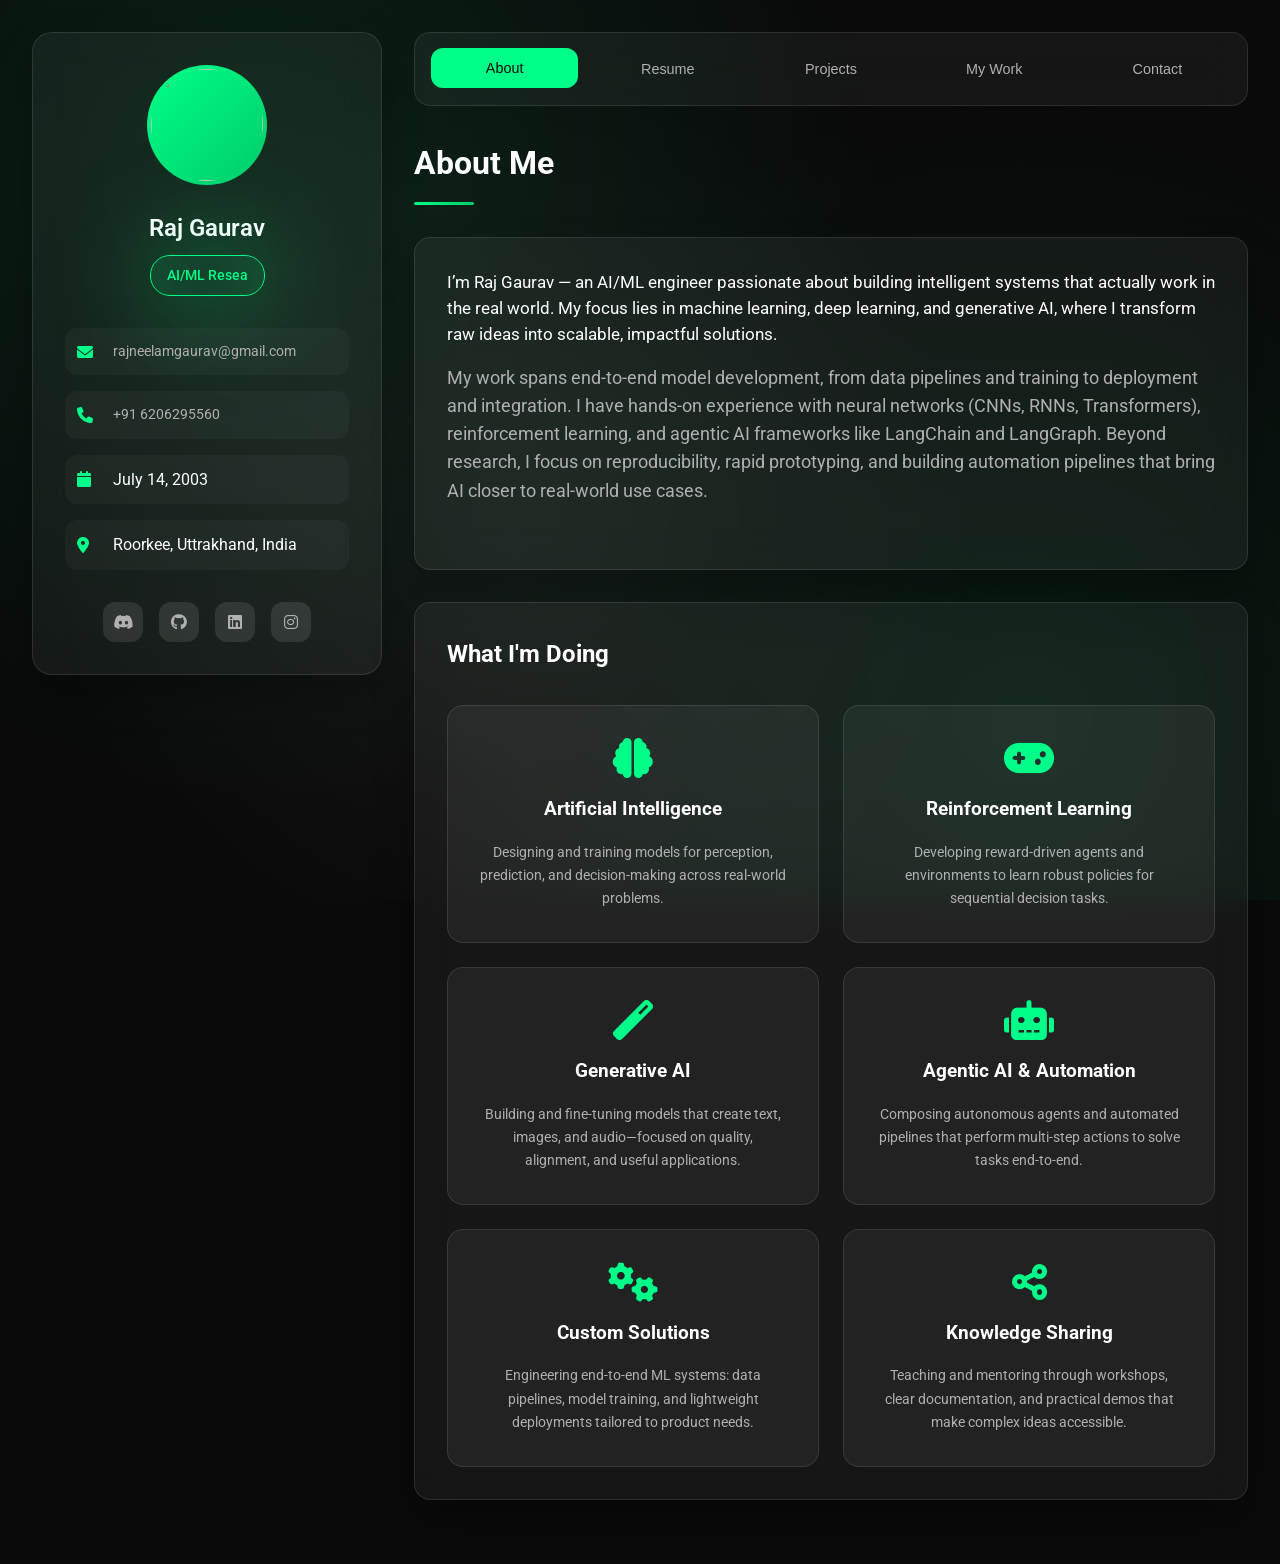
==== index.html @ 5764f00d "updated particle" ====
<!DOCTYPE html>
<html lang="en">
<head>
  <meta charset="UTF-8">
  <meta name="viewport" content="width=device-width, initial-scale=1.0">
  <title>Raj Gaurav - Portfolio</title>
  <link href="https://fonts.googleapis.com/css2?family=Roboto:wght@300;400;500;700&display=swap" rel="stylesheet">
  <link href="https://cdnjs.cloudflare.com/ajax/libs/font-awesome/6.0.0/css/all.min.css" rel="stylesheet">
  <link rel="stylesheet" href="assets/style.css">
  <link rel="icon" href="assets/images/my-avatar.png" type="image/png">
</head>
<body>
  <!-- Rising stars particle background (covers entire viewport) -->
  <div class="stars-container" id="starsContainer" aria-hidden="true"></div>
  <div class="container">
    <!-- Sidebar -->
    <aside class="sidebar">
      <div class="profile">
        <a href="https://github.com/raj-neelam" target="_blank" class="avatar-link">
          <div class="avatar">
            <img src="https://github.com/raj-neelam.png" alt="">
          </div>
        </a>
        <h1>Raj Gaurav</h1>
        <div class="title">AI/ML Researcher</div>
      </div>

      <div class="contact-info">
        <div class="contact-item">
          <i class="fas fa-envelope"></i>
          <a href="mailto:rajneelamgaurav@gmail.com">rajneelamgaurav@gmail.com</a>
        </div>
        <div class="contact-item">
          <i class="fas fa-phone"></i>
          <a href="tel:+916206295560">+91 6206295560</a>
        </div>
        <div class="contact-item">
          <i class="fas fa-calendar"></i>
          <span>July 14, 2003</span>
        </div>
        <div class="contact-item">
          <i class="fas fa-map-marker-alt"></i>
          <span>Roorkee, Uttrakhand, India</span>
        </div>
      </div>

      <div class="social-links">
        <a href="https://discord.com/users/rajneelamgaurav" target="_blank">
          <i class="fab fa-discord"></i>
        </a>
        <a href="https://github.com/raj-neelam" target="_blank">
          <i class="fab fa-github"></i>
        </a>
        <a href="https://www.linkedin.com/in/raj-neelam-gaurav" target="_blank">
          <i class="fab fa-linkedin"></i>
        </a>
        <a href="https://www.instagram.com/raj_gaurav_7_/" target="_blank">
          <i class="fab fa-instagram"></i>
        </a>
      </div>
    </aside>

    <!-- Main Content -->
    <main class="main-content">
      <!-- Navigation -->
      <nav class="nav">
        <button class="nav-btn active" data-section="about">About</button>
        <button class="nav-btn" data-section="resume">Resume</button>
        <button class="nav-btn" data-section="projects">Projects</button>
        <button class="nav-btn" data-section="mywork">My Work</button>
        <button class="nav-btn" data-section="contact">Contact</button>
      </nav>

      <!-- About Section -->
      <section class="section active" id="about">
        <h2 class="section-title">About Me</h2>
        
        <div class="card">
          <div class="about-text">
            <p class="lead">I’m Raj Gaurav — an AI/ML engineer passionate about building intelligent systems that actually work in the real world. My focus lies in machine learning, deep learning, and generative AI, where I transform raw ideas into scalable, impactful solutions.</p>

            <p>My work spans end-to-end model development, from data pipelines and training to deployment and integration. I have hands-on experience with neural networks (CNNs, RNNs, Transformers), reinforcement learning, and agentic AI frameworks like LangChain and LangGraph. Beyond research, I focus on reproducibility, rapid prototyping, and building automation pipelines that bring AI closer to real-world use cases.</p>
          </div>
        </div>

        <div class="card">
          <h3 style="margin-bottom: 2rem; font-size: 1.5rem;">What I'm Doing</h3>
          <div class="services-grid">
            <div class="service-card">
              <i class="fas fa-brain"></i>
              <h3>Artificial Intelligence</h3>
              <p>Designing and training models for perception, prediction, and decision-making across real-world problems.</p>
            </div>

            <div class="service-card">
              <i class="fas fa-gamepad"></i>
              <h3>Reinforcement Learning</h3>
              <p>Developing reward-driven agents and environments to learn robust policies for sequential decision tasks.</p>
            </div>

            <div class="service-card">
              <i class="fas fa-magic"></i>
              <h3>Generative AI</h3>
              <p>Building and fine-tuning models that create text, images, and audio—focused on quality, alignment, and useful applications.</p>
            </div>

            <div class="service-card">
              <i class="fas fa-robot"></i>
              <h3>Agentic AI &amp; Automation</h3>
              <p>Composing autonomous agents and automated pipelines that perform multi-step actions to solve tasks end-to-end.</p>
            </div>

            <div class="service-card">
              <i class="fas fa-cogs"></i>
              <h3>Custom Solutions</h3>
              <p>Engineering end-to-end ML systems: data pipelines, model training, and lightweight deployments tailored to product needs.</p>
            </div>

            <div class="service-card">
              <i class="fas fa-share-alt"></i>
              <h3>Knowledge Sharing</h3>
              <p>Teaching and mentoring through workshops, clear documentation, and practical demos that make complex ideas accessible.</p>
            </div>
          </div>
        </div>
      </section>

      <!-- Resume Section -->
      <section class="section" id="resume">
        <h2 class="section-title">Resume</h2>
        
        <div class="card">
          <h3 style="margin-bottom: 2rem; font-size: 1.5rem;">Education</h3>
          <div class="timeline">
            <div class="timeline-item">
              <div class="timeline-date">2023 — 2027</div>
              <div class="timeline-title">Quantum University School of Technology</div>
              <div class="timeline-content">
                I earned my Bachelor's degree in B.Tech (CSE) with a specialization in Artificial Intelligence and Machine Learning from Quantum University, Roorkee, Uttarakhand.
              </div>
            </div>
            <div class="timeline-item">
              <div class="timeline-date">2021 — 2023</div>
              <div class="timeline-title">DAV Dhanupura, Ara, Bihar</div>
              <div class="timeline-content">
                I completed my Intermediate with a focus on Science from DAV Dhanupura, Ara, Bihar, laying a strong foundation for my higher education in technology and engineering.
              </div>
            </div>
            <div class="timeline-item">
              <div class="timeline-date">2018 — 2021</div>
              <div class="timeline-title">DAV Pusauli, Kaimur, Bihar</div>
              <div class="timeline-content">
                I completed my Matriculation from DAV PGCL, Kaimur, Bihar, acquiring a solid academic foundation to pursue further studies of Computer Science.
              </div>
            </div>
          </div>
        </div>

        <div class="card">
          <h3 style="margin-bottom: 2rem; font-size: 1.5rem;">Experience</h3>
          <div class="timeline">
            <div class="timeline-item">
              <div class="timeline-date">2025 — Present</div>
              <div class="timeline-title">Core Team Member, Google Developer Group (GDG)</div>
              <div class="timeline-content">
                As a Core Team Member of Google Developer Group (GDG), I taught hundreds of students about generative AI and cloud technologies through workshops and lectures. I also played a key role in organizing international hackathons.
              </div>
            </div>
            <div class="timeline-item">
              <div class="timeline-date">2023 — 2024</div>
              <div class="timeline-title">University Projects and Research</div>
              <div class="timeline-content">
                Conducted research on AI-based systems, such as deepfake detection using deep learning techniques and neural networks.
              </div>
            </div>
            <div class="timeline-item">
              <div class="timeline-date">2021 — 2023</div>
              <div class="timeline-title">Skills Development</div>
              <div class="timeline-content">
                Worked on developing a variety of coding skills, including C, Python, and JavaScript, alongside advanced topics like cloud computing, Machine Learning and Deep Learning.
              </div>
            </div>
          </div>
        </div>

        <div class="card">
          <h3 style="margin-bottom: 2rem; font-size: 1.5rem;">Skills</h3>
          <div class="skills-grid">
            <!-- Core -->
            <div style="grid-column: 1 / -1; margin-bottom: 0.5rem; color: var(--text-secondary); font-weight: 600;">Core</div>
            <div class="skill-item">
              <div>
                <div class="skill-name">Machine Learning</div>
                <div class="skill-bar">
                  <div class="skill-fill" style="width: 80%"></div>
                </div>
              </div>
              <div class="skill-percent">80%</div>
            </div>

            <div class="skill-item">
              <div>
                <div class="skill-name">Python</div>
                <div class="skill-bar">
                  <div class="skill-fill" style="width: 90%"></div>
                </div>
              </div>
              <div class="skill-percent">90%</div>
            </div>

            <div class="skill-item">
              <div>
                <div class="skill-name">Deep Learning</div>
                <div class="skill-bar">
                  <div class="skill-fill" style="width: 75%"></div>
                </div>
              </div>
              <div class="skill-percent">75%</div>
            </div>

            <!-- Frameworks -->
            <div style="grid-column: 1 / -1; margin-top: 0.5rem; margin-bottom: 0.5rem; color: var(--text-secondary); font-weight: 600;">Frameworks</div>
            <div class="skill-item">
              <div>
                <div class="skill-name">LangChain</div>
                <div class="skill-bar">
                  <div class="skill-fill" style="width: 70%"></div>
                </div>
              </div>
              <div class="skill-percent">70%</div>
            </div>

            <div class="skill-item">
              <div>
                <div class="skill-name">PyTorch / TensorFlow</div>
                <div class="skill-bar">
                  <div class="skill-fill" style="width: 75%"></div>
                </div>
              </div>
              <div class="skill-percent">75%</div>
            </div>

            <!-- Extras -->
            <div style="grid-column: 1 / -1; margin-top: 0.5rem; margin-bottom: 0.5rem; color: var(--text-secondary); font-weight: 600;">Extras</div>
            <div class="skill-item">
              <div>
                <div class="skill-name">Cloud &amp; Deployment</div>
                <div class="skill-bar">
                  <div class="skill-fill" style="width: 60%"></div>
                </div>
              </div>
              <div class="skill-percent">60%</div>
            </div>

            <div class="skill-item">
              <div>
                <div class="skill-name">SQL &amp; Git</div>
                <div class="skill-bar">
                  <div class="skill-fill" style="width: 70%"></div>
                </div>
              </div>
              <div class="skill-percent">70%</div>
            </div>
          </div>
        </div>
      </section>

      <!-- Projects Section -->
      <section class="section" id="projects">
        <h2 class="section-title">Projects</h2>
        
        <div class="filter-tabs" id="project-filter-tabs">
          <!-- Filter buttons are generated dynamically from project categories -->
        </div>

        <div class="projects-grid" id="my-projects-grid">
          <!-- Project cards will be rendered here by JS -->
        </div>
  <script>
    // Helper for project cards (same logo logic as for repos)
    const myProjects = [
      {
        name: 'Movie Recommendation System',
        cover: 'Movie-Recommendation-System.png',
        url: 'https://github.com/raj-neelam/movie-recommendation-system',
        category: 'Machine Learning',
        icon: 'fas fa-gamepad'
      },
      {
        name: 'Digit Recognition',
        cover: 'Digit-Recognition.png',
        url: 'https://github.com/raj-neelam/Digit-Recognition',
        category: 'Deep Learning',
        icon: 'fas fa-eye'
      },
      {
        name: 'Neural Network Playground',
        cover: 'Neural-Network-Playground.png',
        url: 'https://github.com/raj-neelam/Neural-network-Visualizer',
        category: 'Deep Learning',
        icon: 'fas fa-chart-line'
      },
      {
        name: 'Titanic Survival Prediction model',
        cover: 'titanic-survival.png',
        url: 'https://github.com/raj-neelam/titanic-survival',
        category: 'Machine Learning',
        icon: 'fas fa-chart-line'
      },
      {
        name: 'Linear Regression Visualizer',
        cover: 'Visualize-Linear-Regression.png',
        url: 'https://github.com/raj-neelam/Visualize-Linear-Regression',
        category: 'Machine Learning',
        icon: 'fas fa-chart-line'
      },
    ];

    function getLogoForProject(name) {
      const firstWord = name.split(/[-_\s]/)[0];
      const exts = ['png', 'jpg', 'svg'];
      for (const ext of exts) {
        const path = `assets/images/${firstWord.toLowerCase()}.${ext}`;
        if (window.repoLogos && window.repoLogos.includes(path)) {
          return `<img src="${path}" alt="${firstWord} logo" style="width:100%;height:100%;object-fit:contain;">`;
        }
      }
      return null;
    }

    // For project cards: check ONLY for an exact PNG named after project.repo
    // (e.g. assets/images/Digit-Recognition.png). If present, use it; otherwise
    // fall back to the existing first-word lookup.
    function getProjectLogo(project) {
      // Derive repo name from the project's URL (last path segment)
      let repoName = null;
      try {
        const parts = project.url.split('/').filter(Boolean);
        repoName = parts.length ? parts[parts.length - 1] : null;
      } catch (e) {
        repoName = null;
      }
      if (repoName) {
        const path = `assets/images/${repoName}.png`;
        if (window.repoLogos && window.repoLogos.includes(path)) {
          return `<img src="${path}" alt="${repoName} logo" style="width:100%;height:100%;object-fit:contain;">`;
        }
      }
      // fallback to previous behavior (first word of project name)
      return getLogoForProject(project.name);
    }

    // Build filter buttons dynamically from project categories so new categories
    // automatically appear in the UI when projects are added.
    function normalizeCategory(cat) {
      return (cat || '').toLowerCase().replace(/\s+/g, '-').replace(/[^a-z0-9\-]/g, '');
    }

    function generateProjectFilters() {
      const container = document.getElementById('project-filter-tabs');
      if (!container) return;
      const categories = Array.from(new Set(myProjects.map(p => p.category || 'Other')));
      container.innerHTML = '';
      // Add 'All' button
      const allBtn = document.createElement('button');
      allBtn.className = 'filter-btn active';
      allBtn.setAttribute('data-filter', 'all');
      allBtn.textContent = 'All';
      container.appendChild(allBtn);
      // Add category buttons
      categories.forEach(cat => {
        const btn = document.createElement('button');
        btn.className = 'filter-btn';
        btn.setAttribute('data-filter', normalizeCategory(cat));
        btn.textContent = cat;
        container.appendChild(btn);
      });
    }

    // New: prefer an explicit `cover` attribute on project objects.
    // If `project.cover` is provided it can be either a filename (e.g. "name.png")
    // or a path (e.g. "assets/images/name.png"). We try to load the image using
    // an Image object (so we don't depend on scanRepoLogos). Returns a Promise
    // that resolves to an <img> HTML string or null.
    function imageExists(path) {
      return new Promise(resolve => {
        const img = new Image();
        img.onload = () => resolve(true);
        img.onerror = () => resolve(false);
        img.src = path;
      });
    }

    async function getCoverImage(project) {
      if (!project.cover) return null;
      const cover = project.cover;
      const path = cover.includes('/') ? cover : `assets/images/${cover}`;
      const ok = await imageExists(path);
      if (ok) return `<img src="${path}" alt="${project.name} cover" style="width:100%;height:100%;object-fit:cover;">`;
      return null;
    }

    async function createProjectCard(project) {
      // Prefer explicit cover image, then repo-specific PNG, then first-word icon
      const coverHtml = await getCoverImage(project);
      const logo = coverHtml || getProjectLogo(project);
      const dataCat = normalizeCategory(project.category || '');
      return `
        <div class="project-card" data-category="${dataCat}">
          <div class="project-image">
            ${logo ? logo : `<i class="${project.icon}"></i>`}
          </div>
          <a href="${project.url}" target="_blank" class="project-link">
            <i class="fas fa-external-link-alt"></i>
          </a>
          <div class="project-content">
            <h3 class="project-title">${project.name}</h3>
            <div class="project-category">${project.category}</div>
          </div>
        </div>
      `;
    }

    async function renderMyProjects() {
      // Wait for repoLogos to be ready (optional)
      if (!window.repoLogos) await scanRepoLogos();
      const grid = document.getElementById('my-projects-grid');
      const cardHtmlArr = await Promise.all(myProjects.map(createProjectCard));
      grid.innerHTML = cardHtmlArr.join('');
    }

    // Generate filters immediately (so other scripts can bind listeners on DOMContentLoaded)
    generateProjectFilters();

    document.addEventListener('DOMContentLoaded', async () => {
      await renderMyProjects();
    });
  </script>
      </section>

      <!-- My Work Section -->
      <section class="section" id="mywork">
        <h2 class="section-title">My Work</h2>
        <div id="github-repos" class="blog-grid">
          <!-- GitHub repos will be loaded here -->
        </div>
      </section>

      <!-- Contact Section -->
      <section class="section" id="contact">
        <h2 class="section-title">Contact</h2>
        
        <div class="contact-grid">
          <div class="contact-form">
            <h3 style="margin-bottom: 1.5rem;">Send Message</h3>
            <form>
              <div class="form-group">
                <label for="name">Full Name</label>
                <input type="text" id="name" name="name" placeholder="Enter your full name" required>
              </div>
              <div class="form-group">
                <label for="email">Email Address</label>
                <input type="email" id="email" name="email" placeholder="Enter your email address" required>
              </div>
              <div class="form-group">
                <label for="message">Message</label>
                <textarea id="message" name="message" placeholder="Write your message here..." required></textarea>
              </div>
              <button type="submit" class="btn-primary">
                <i class="fas fa-paper-plane"></i>
                Send Message
              </button>
            </form>
          </div>
          
          <div>
            <h3 style="margin-bottom: 1.5rem;">Get In Touch</h3>
            <div class="map-container">
              <iframe 
                src="https://www.google.com/maps/embed?pb=!1m18!1m12!1m3!1d55361.614822005315!2d77.85362601237544!3d29.86136305384657!2m3!1f0!2f0!3f0!3m2!1i1024!2i768!4f13.1!3m3!1m2!1s0x390eb36e08b35119%3A0x798f5dc25ebd0a72!2sRoorkee%2C%20Uttarakhand!5e0!3m2!1sen!2sin!4v1736681777777!5m2!1sen!2sin" 
                allowfullscreen="" 
                loading="lazy" 
                referrerpolicy="no-referrer-when-downgrade">
              </iframe>
            </div>
          </div>
        </div>
      </section>
    </main>
  </div>
  <script src="assets/script.js"></script>
</body>
</html>
---- assets/style.css ----
* {
  margin: 0;
  padding: 0;
  box-sizing: border-box;
}

:root {
  --bg-primary: #0a0a0a;
  --bg-secondary: #111111;
  --bg-card: rgba(255, 255, 255, 0.05);
  --bg-card-hover: rgba(255, 255, 255, 0.08);
  --accent: #00ff88;
  --accent-hover: #00cc6a;
  --text-primary: #ffffff;
  --text-secondary: #b0b0b0;
  --text-muted: #666666;
  --border: rgba(255, 255, 255, 0.1);
  --shadow: 0 20px 40px rgba(0, 0, 0, 0.3);
  --shadow-lg: 0 40px 80px rgba(0, 0, 0, 0.4);
  --gradient-primary: linear-gradient(135deg, #00ff88 0%, #00cc6a 100%);
  --gradient-card: linear-gradient(135deg, rgba(255, 255, 255, 0.1) 0%, rgba(255, 255, 255, 0.05) 100%);
}

body {
  font-family: 'Roboto', system-ui, -apple-system, 'Segoe UI', Roboto, 'Helvetica Neue', Arial, sans-serif;
  background: var(--bg-primary);
  color: var(--text-primary);
  line-height: 1.6;
  overflow-x: hidden;
}

/* Background Animation */
body::before {
  content: '';
  position: fixed;
  top: 0;
  left: 0;
  width: 100%;
  height: 100%;
  background: 
    radial-gradient(circle at 20% 20%, rgba(0, 255, 136, 0.1) 0%, transparent 50%),
    radial-gradient(circle at 80% 80%, rgba(0, 204, 106, 0.1) 0%, transparent 50%),
    radial-gradient(circle at 40% 60%, rgba(255, 255, 255, 0.05) 0%, transparent 50%);
  pointer-events: none;
  z-index: -2;
}

/* Rising stars particle background container (above radial gradients but under content) */
.stars-container {
  position: fixed;
  inset: 0;
  width: 100%;
  height: 100%;
  pointer-events: none;
  z-index: -1; /* above body::before (-2) but below .container (1) */
  overflow: hidden;
}

.star {
  position: absolute;
  background: var(--accent);
  border-radius: 50%;
  animation: rise linear infinite;
  opacity: 0;
  box-shadow: 0 0 6px var(--accent), 0 0 12px var(--accent), 0 0 18px var(--accent), 0 0 24px var(--accent);
  filter: drop-shadow(0 0 8px var(--accent));
}

.star.small { width: 1px; height: 1px; }
.star.medium { width: 2px; height: 2px; }
.star.large { width: 3px; height: 3px; }
.star.extra-large { width: 4px; height: 4px; }

.star.pulse {
  animation: rise linear infinite, pulse 2s ease-in-out infinite alternate;
}

/* Varied durations handled by inline style on elements (JS) */

@keyframes rise {
  0% { opacity: 0; }
  5% { opacity: 1; }
  95% { opacity: 1; }
  100% { opacity: 0; }
}

@keyframes pulse {
  from {
    box-shadow: 0 0 6px var(--accent), 0 0 12px var(--accent), 0 0 18px var(--accent), 0 0 24px var(--accent);
  }
  to {
    box-shadow: 0 0 12px var(--accent), 0 0 24px var(--accent), 0 0 36px var(--accent), 0 0 48px var(--accent);
  }
}

/* Container */
.container {
  max-width: 1400px;
  margin: 0 auto;
  padding: 2rem;
  display: grid;
  grid-template-columns: 350px 1fr;
  gap: 2rem;
  min-height: 100vh;
  position: relative;
  z-index: 1; /* sit above particles */
}

/* Animated particles background (above radial gradient but under content) */
.particles {
  position: fixed;
  top: 0;
  left: 0;
  width: 100vw;
  height: 100vh;
  pointer-events: none;
  z-index: 0; /* above body::before (-2) but below .container (1) */
  overflow: hidden;
}

/* Sidebar */
.sidebar {
  background: var(--bg-card);
  backdrop-filter: blur(20px);
  border: 1px solid var(--border);
  border-radius: 20px;
  padding: 2rem;
  position: sticky;
  top: 2rem;
  height: fit-content;
  box-shadow: var(--shadow);
}

.profile {
  text-align: center;
  margin-bottom: 2rem;
}


.avatar {
  width: 120px;
  height: 120px;
  border-radius: 50%;
  margin: 0 auto 1.5rem;
  background: var(--gradient-primary);
  padding: 4px;
  position: relative;
  overflow: hidden; 
  box-shadow: 0 0 0 0 rgba(0,255,136,0.6), 0 0 0 0 rgba(0,204,106,0.4);
  transition: box-shadow 0.4s cubic-bezier(.4,2,.6,1), transform 0.3s cubic-bezier(.4,2,.6,1), width 0.3s, height 0.3s;
}
a{
  /* remove underline  */
  text-decoration: none;
}
.avatar-link:hover .avatar,
.avatar:hover {
  box-shadow: 0 0 30px 4px rgba(0,255,136,0.5);
  transform: scale(1.13);
  z-index: 2;
}

.avatar img {
  width: 100%;
  height: 100%;
  border-radius: 50%;
  object-fit: cover;
  display: block;
}

.avatar::before {
  position: absolute;
  top: 50%;
  left: 50%;
  transform: translate(-50%, -50%);
  font-size: 2rem;
  font-weight: 700;
  color: var(--text-primary);
}

.profile h1 {
  font-size: 1.5rem;
  font-weight: 600;
  margin-bottom: 0.5rem;
}

.profile .title {
  color: var(--accent);
  font-size: 0.9rem;
  font-weight: 500;
  padding: 0.5rem 1rem;
  background: transparent;
  border-radius: 20px;
  border: 1px solid var(--accent);
  display: inline-block;
}

.title{
  box-shadow: 0 0 100px 0px rgba(0,255,136,0.5), inset 0 0 60px 2px rgba(0,255,136,0.2);
}


.contact-info {
  margin: 2rem 0;
}

.contact-item {
  display: flex;
  align-items: center;
  gap: 1rem;
  margin-bottom: 1rem;
  padding: 0.75rem;
  background: rgba(255, 255, 255, 0.03);
  border-radius: 12px;
  transition: all 0.3s ease;
}

.contact-item:hover {
  background: rgba(255, 255, 255, 0.08);
  transform: translateX(5px);
}

.contact-item i {
  color: var(--accent);
  width: 20px;
}

.contact-item a {
  color: var(--text-secondary);
  text-decoration: none;
  font-size: 0.9rem;
}

.social-links {
  display: flex;
  justify-content: center;
  gap: 1rem;
  margin-top: 2rem;
}

.social-links a {
  width: 40px;
  height: 40px;
  background: rgba(255, 255, 255, 0.1);
  border-radius: 12px;
  display: flex;
  align-items: center;
  justify-content: center;
  color: var(--text-secondary);
  transition: all 0.3s ease, box-shadow 0.3s;
  box-shadow: 0 0 0 0 rgba(0,255,136,0);
}

.social-links a:hover {
  background: var(--accent);
  color: var(--bg-primary);
  transform: translateY(-2px) scale(1.04);
  box-shadow: 0 0 10px 1px rgba(0,255,136,0.7), 0 0 32px 8px rgba(0,204,106,0.5);
  z-index: 2;
}

/* Main Content */
.main-content {
  display: flex;
  flex-direction: column;
  gap: 2rem;
}

/* Navigation */
.nav {
  display: flex;
  gap: 1rem;
  background: var(--bg-card);
  backdrop-filter: blur(20px);
  border: 1px solid var(--border);
  border-radius: 16px;
  padding: 1rem;
  position: sticky;
  top: 2rem;
  z-index: 10;
}

.nav-btn {
  background: none;
  border: none;
  color: var(--text-secondary);
  font-size: 0.9rem;
  font-weight: 500;
  padding: 0.75rem 1.5rem;
  border-radius: 12px;
  cursor: pointer;
  transition: all 0.3s ease;
  flex: 1;
}

.nav-btn:hover, .nav-btn.active {
  background: var(--accent);
  color: var(--bg-primary);
  transform: translateY(-1px);
}

/* Section */
.section {
  display: none;
  animation: fadeIn 0.5s ease;
}

.section.active {
  display: block;
}

@keyframes fadeIn {
  from { opacity: 0; transform: translateY(20px); }
  to { opacity: 1; transform: translateY(0); }
}

.section-title {
  font-size: 2rem;
  font-weight: 700;
  margin-bottom: 2rem;
  position: relative;
  padding-bottom: 1rem;
}

.section-title::after {
  content: '';
  position: absolute;
  bottom: 0;
  left: 0;
  width: 60px;
  height: 3px;
  background: var(--gradient-primary);
  border-radius: 2px;
}

/* Cards */
.card {
  background: var(--bg-card);
  backdrop-filter: blur(20px);
  border: 1px solid var(--border);
  border-radius: 16px;
  padding: 2rem;
  margin-bottom: 2rem;
  box-shadow: var(--shadow);
  transition: all 0.3s ease;
}

.card:hover {
  background: var(--bg-card-hover);
  transform: translateY(-5px);
  box-shadow: var(--shadow-lg);
}

/* About Section */
.about-text {
  font-size: 1.1rem;
  color: var(--text-secondary);
  margin-bottom: 2rem;
}

.about-text .lead {
  font-size: 1.08rem;
  color: var(--text-primary);
  line-height: 1.5;
  margin-bottom: 1rem;
  font-weight: 400;
}

.accent {
  color: var(--accent);
  font-weight: 600;
}

.services-grid {
  display: grid;
  grid-template-columns: repeat(auto-fit, minmax(250px, 1fr));
  gap: 1.5rem;
}

.service-card {
  background: var(--bg-card);
  border: 1px solid var(--border);
  border-radius: 16px;
  padding: 2rem;
  text-align: center;
  transition: all 0.3s ease;
}

.service-card:hover {
  background: var(--bg-card-hover);
  transform: translateY(-5px);
}

.service-card i {
  font-size: 2.5rem;
  color: var(--accent);
  margin-bottom: 1rem;
}

.service-card h3 {
  font-size: 1.2rem;
  margin-bottom: 1rem;
}

.service-card p {
  color: var(--text-secondary);
  font-size: 0.9rem;
}

/* Timeline */
.timeline {
  position: relative;
  padding-left: 2rem;
}

.timeline::before {
  content: '';
  position: absolute;
  left: 17px;
  top: 0;
  bottom: 0;
  width: 1px;
  background: var(--gradient-primary);
}

.timeline-item {
  position: relative;
  margin-bottom: 2rem;
  padding-left: 2rem;
}

.timeline-item::before {
  content: '';
  position: absolute;
  left: -20px;
  top: 0;
  width: 12px;
  height: 12px;
  background: var(--accent);
  border-radius: 50%;
  box-shadow: 0 0 10px rgba(0, 255, 136, 0.5);
}

.timeline-date {
  color: var(--accent);
  font-size: 0.9rem;
  font-weight: 500;
  margin-bottom: 0.5rem;
}

.timeline-title {
  font-size: 1.2rem;
  font-weight: 600;
  margin-bottom: 0.5rem;
}

.timeline-content {
  color: var(--text-secondary);
  font-size: 0.95rem;
}

/* Skills */
.skills-grid {
  display: grid;
  gap: 1.5rem;
}

.skill-item {
  display: flex;
  justify-content: space-between;
  align-items: center;
  margin-bottom: 1rem;
}

.skill-name {
  font-weight: 500;
}

.skill-percent {
  color: var(--accent);
  font-weight: 600;
}

.skill-bar {
  height: 6px;
  width: 50vw;
  background: rgba(255, 255, 255, 0.1);
  border-radius: 3px;
  overflow: hidden;
  margin-top: 0.5rem;
}

.skill-fill {
  height: 100%;
  background: var(--gradient-primary);
  border-radius: 3px;
  transition: width 1s ease;
}

/* Projects */
.filter-tabs {
  display: flex;
  gap: 1rem;
  margin-bottom: 2rem;
  flex-wrap: wrap;
}

.filter-btn {
  background: rgba(255, 255, 255, 0.1);
  border: 1px solid var(--border);
  color: var(--text-secondary);
  padding: 0.5rem 1rem;
  border-radius: 20px;
  cursor: pointer;
  font-size: 0.9rem;
  transition: all 0.3s ease;
}

.filter-btn:hover, .filter-btn.active {
  background: var(--accent);
  color: var(--bg-primary);
  border-color: var(--accent);
}

.projects-grid {
  display: grid;
  grid-template-columns: repeat(auto-fill, minmax(300px, 1fr));
  gap: 2rem;
}

.project-card {
  background: var(--bg-card);
  border: 1px solid var(--border);
  border-radius: 16px;
  overflow: hidden;
  transition: all 0.3s ease;
  position: relative;
}

.project-card:hover {
  transform: translateY(-10px);
  box-shadow: var(--shadow-lg);
}


/* Make cover image span the whole card and provide an overlay for text readability */
.project-card {
  min-height: 260px; /* ensures image area is visible */
  position: relative;
  overflow: hidden;
}

/* Cover image fills the entire card */
.project-image {
  position: absolute;
  inset: 0; /* top:0; right:0; bottom:0; left:0 */
  overflow: hidden;
  background: var(--gradient-card);
  display: flex;
  align-items: center;
  justify-content: center;
  z-index: 0; /* ensure image sits at the back */
}

.project-image img,
.project-image span {
  width: 100%;
  height: 100%;
  object-fit: cover;
  display: block;
}

.project-image i {
  position: relative; /* center inside flex container */
  font-size: 3rem;
  color: var(--accent);
  z-index: 0; /* keep icon behind the overlay */
}

.project-content {
  padding: 1.25rem 1.5rem 1.6rem; /* slightly tighter top padding, more bottom space */
  position: absolute; /* anchor content to bottom */
  left: 0;
  right: 0;
  bottom: 0;
  z-index: 2; /* content sits above the overlay */
  overflow: hidden;
  pointer-events: none; /* allow clicks to pass through to link except text (children will be pointer-events:auto) */
}

/* Bottom-anchored left-to-right gradient banner: covers lower portion of the card */
.project-content::before {
  content: '';
  position: absolute;
  left: 0;
  right: 0;
  bottom: 0;
  height: 90%; /* smaller bottom banner for clearer image visibility */
  /* softer dark-to-transparent left->right gradient */
  background: linear-gradient(90deg, rgba(102, 102, 102, 0.88) 0%, rgba(78, 78, 78, 0.6) 25%, rgba(41, 41, 41, 0.35) 50%, transparent 100%);
  backdrop-filter: blur(3px);
  border-bottom-left-radius: 16px;
  border-bottom-right-radius: 16px;
  pointer-events: none;
  z-index: 1; /* overlay sits above image but below content */
}

/* Ensure project text and controls render above the gradient overlay */
.project-content > * {
  position: relative;
  z-index: 3; /* ensure text and controls are above the overlay */
  pointer-events: auto; /* make text and links clickable */
}

.project-title {
  font-size: 1.1rem;
  font-weight: 600;
  margin-bottom: 0.5rem;
}

.project-category {
  color: var(--accent);
  font-size: 0.8rem;
  text-transform: uppercase;
  font-weight: 500;
}

.project-link {
  position: absolute;
  top: 1rem;
  right: 1rem;
  width: 40px;
  height: 40px;
  background: rgba(0, 0, 0, 0.7);
  border-radius: 50%;
  display: flex;
  align-items: center;
  justify-content: center;
  color: var(--text-primary);
  opacity: 0;
  transition: all 0.3s ease;
}

.project-card:hover .project-link {
  opacity: 1;
}

/* Blog */
.blog-grid {
  display: grid;
  gap: 2rem;
}

.blog-card {
  display: flex;
  gap: 1.5rem;
  background: var(--bg-card);
  border: 1px solid var(--border);
  border-radius: 16px;
  padding: 1.5rem;
  transition: all 0.3s ease;
}

.blog-card:hover {
  background: var(--bg-card-hover);
  transform: translateX(10px);
}

.blog-image {
  width: 100px;
  height: 100px;
  background: var(--gradient-card);
  border-radius: 12px;
  flex-shrink: 0;
}

.blog-content h3 {
  font-size: 1.1rem;
  margin-bottom: 0.5rem;
}

.blog-meta {
  color: var(--text-muted);
  font-size: 0.8rem;
  margin-bottom: 0.5rem;
}

.blog-excerpt {
  color: var(--text-secondary);
  font-size: 0.9rem;
}

/* Contact */
.contact-grid {
  display: grid;
  grid-template-columns: 1fr 1fr;
  gap: 2rem;
}

.contact-form {
  display: flex;
  flex-direction: column;
  gap: 1.5rem;
}

.form-group {
  display: flex;
  flex-direction: column;
  gap: 0.5rem;
}

.form-group label {
  font-weight: 500;
  color: var(--text-secondary);
}

.form-group input, .form-group textarea {
  background: rgba(255, 255, 255, 0.05);
  border: 1px solid var(--border);
  border-radius: 12px;
  padding: 1rem;
  color: var(--text-primary);
  font-family: inherit;
  transition: all 0.3s ease;
}

.form-group input:focus, .form-group textarea:focus {
  outline: none;
  border-color: var(--accent);
  background: rgba(255, 255, 255, 0.1);
}

.form-group textarea {
  min-height: 120px;
  resize: vertical;
}

.btn-primary {
  background: var(--gradient-primary);
  margin-top: 1rem;
  border: none;
  color: var(--bg-primary);
  padding: 1rem 2rem;
  border-radius: 12px;
  font-weight: 600;
  cursor: pointer;
  transition: all 0.3s ease;
  display: flex;
  align-items: center;
  justify-content: center;
  gap: 0.5rem;
}

.btn-primary:hover {
  transform: translateY(-2px);
  box-shadow: 0 10px 30px rgba(0, 255, 136, 0.3);
}

.map-container {
  height: 300px;
  background: var(--bg-card);
  border: 1px solid var(--border);
  border-radius: 16px;
  overflow: hidden;
}

.map-container iframe {
  width: 100%;
  height: 100%;
  border: none;
  /* Render map in dark monochrome: stronger darkness */
  filter: grayscale(1) contrast(1.05) brightness(0.5);
}

/* Responsive */
@media (max-width: 1024px) {
  .container {
    grid-template-columns: 1fr;
    gap: 1rem;
    padding: 1rem;
  }

  .sidebar {
    position: static;
    margin-bottom: 2rem;
  }

  .contact-grid {
    grid-template-columns: 1fr;
  }
}

@media (max-width: 768px) {
  .services-grid, .projects-grid {
    grid-template-columns: 1fr;
  }

  .nav {
    flex-wrap: wrap;
    gap: 0.5rem;
  }

  .nav-btn {
    flex: none;
    min-width: 100px;
  }

  .blog-card {
    flex-direction: column;
  }

  .blog-image {
    width: 100%;
    height: 150px;
  }
}

/* Scrollbar */
::-webkit-scrollbar {
  width: 8px;
}

::-webkit-scrollbar-track {
  background: var(--bg-secondary);
}

::-webkit-scrollbar-thumb {
  background: var(--accent);
  border-radius: 4px;
}

::-webkit-scrollbar-thumb:hover {
  background: var(--accent-hover);
}
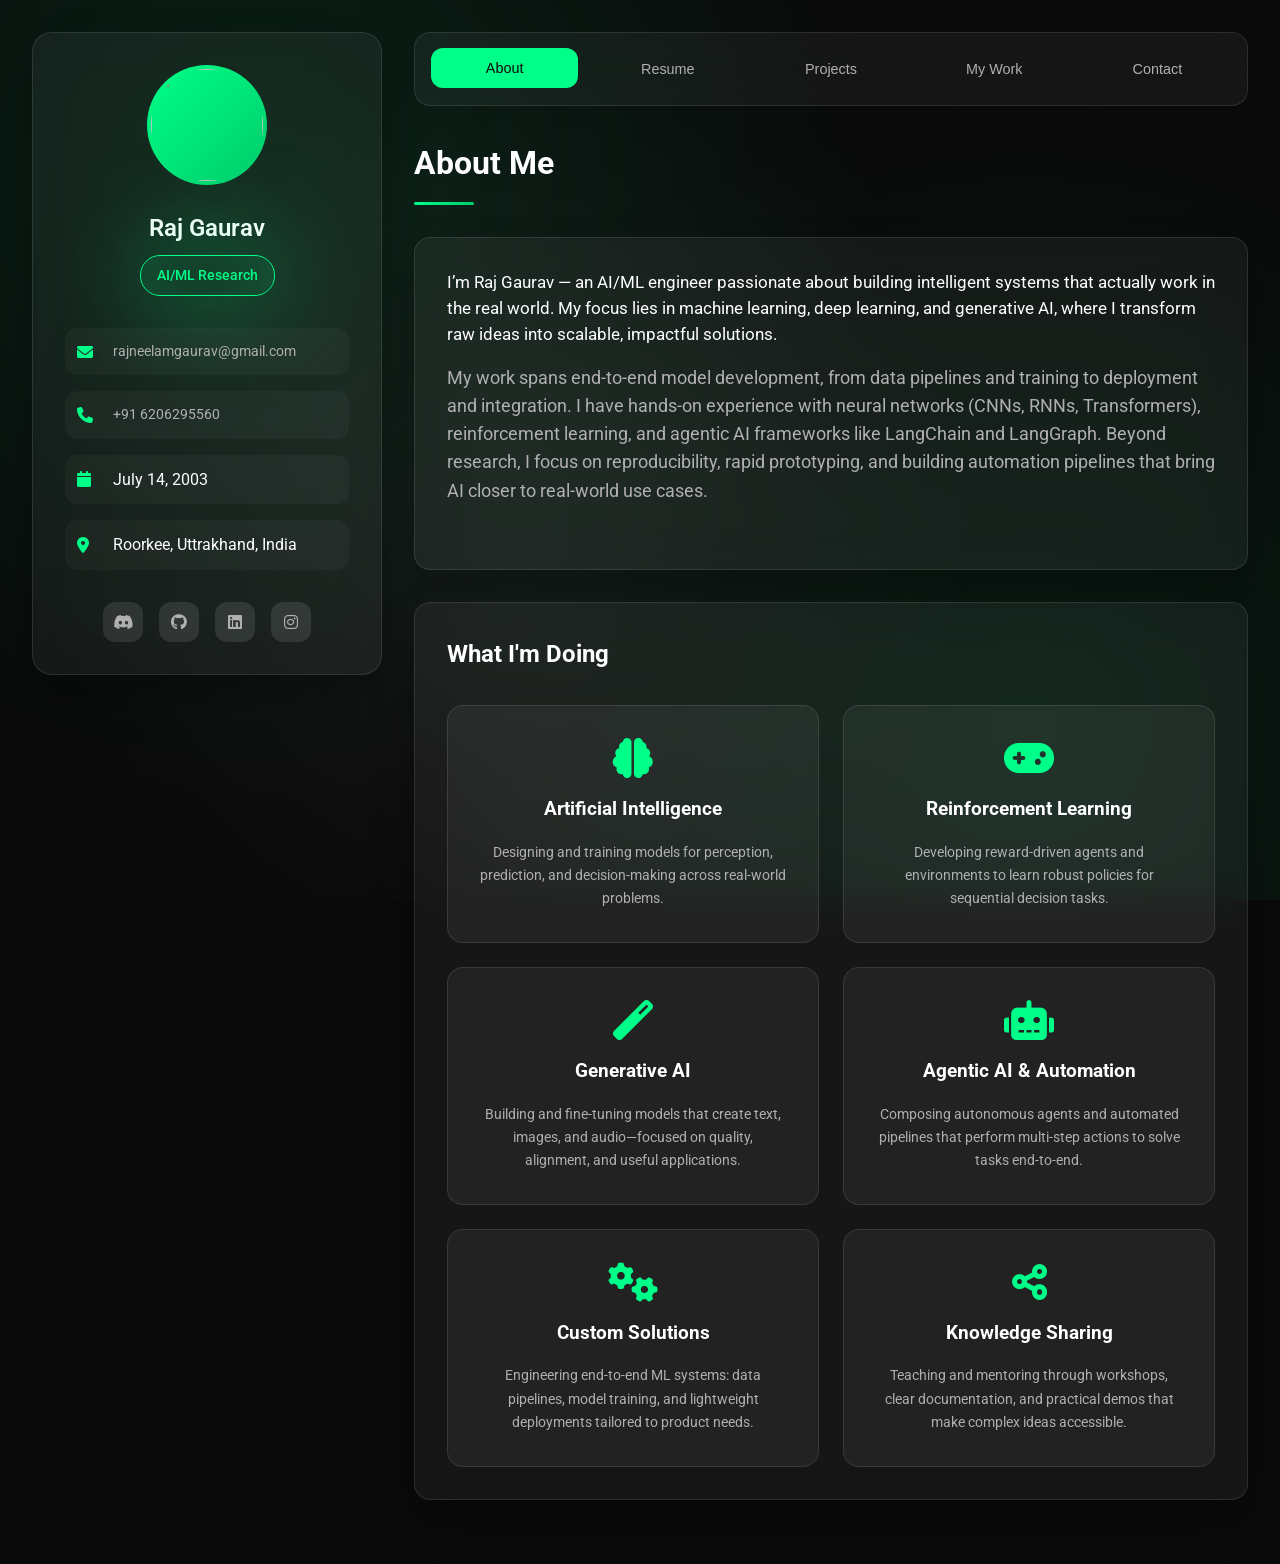
==== commit 6aa052c3: "added new project" ====
--- a/index.html
+++ b/index.html
@@ -285,6 +285,13 @@
         url: 'https://github.com/raj-neelam/movie-recommendation-system',
         category: 'Machine Learning',
         icon: 'fas fa-gamepad'
+      },
+      {
+        name: 'Flappy Bird NEAT AI Trainer',
+        cover: 'Flappy-Bird-NEAT-AI-Trainer.png',
+        url: 'https://github.com/raj-neelam/Flappy-Bird-NEAT-AI-Trainer',
+        category: 'Reinforcement Learning',
+        icon: 'fa fa-graduation-cap'
       },
       {
         name: 'Digit Recognition',
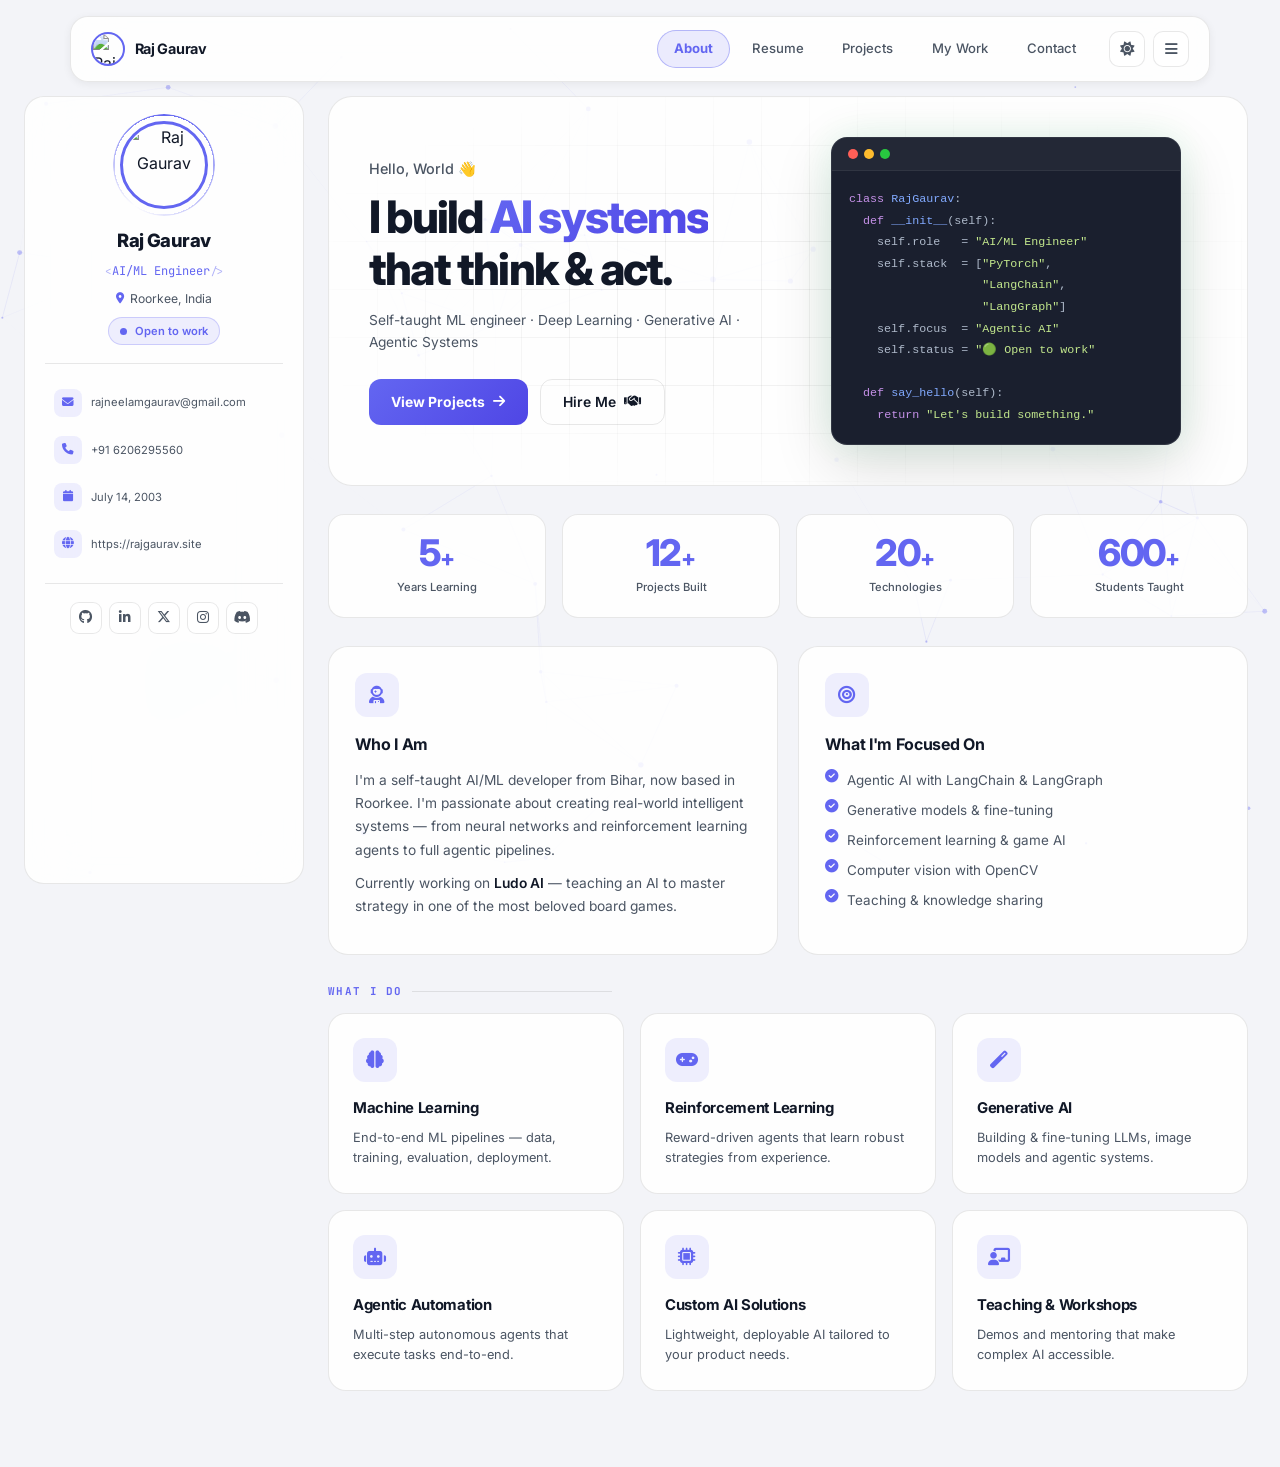
==== commit de419352: "changed the look" ====
--- a/index.html
+++ b/index.html
@@ -1,500 +1,262 @@
 <!DOCTYPE html>
-<html lang="en">
+<html lang="en" data-theme="dark">
+
 <head>
   <meta charset="UTF-8">
   <meta name="viewport" content="width=device-width, initial-scale=1.0">
-  <title>Raj Gaurav - Portfolio</title>
-  <link href="https://fonts.googleapis.com/css2?family=Roboto:wght@300;400;500;700&display=swap" rel="stylesheet">
-  <link href="https://cdnjs.cloudflare.com/ajax/libs/font-awesome/6.0.0/css/all.min.css" rel="stylesheet">
+  <meta name="description"
+    content="Raj Gaurav — AI/ML Engineer & Researcher. Building intelligent systems with deep learning, generative AI, and agentic frameworks.">
+  <meta name="theme-color" content="#080c10">
+  <title>Raj Gaurav — AI/ML Engineer</title>
+
+  <link rel="preconnect" href="https://fonts.googleapis.com">
+  <link rel="preconnect" href="https://fonts.gstatic.com" crossorigin>
+  <link
+    href="https://fonts.googleapis.com/css2?family=Inter:wght@300;400;500;600;700;800&family=JetBrains+Mono:wght@400;600&display=swap"
+    rel="stylesheet">
+  <link rel="stylesheet" href="https://cdnjs.cloudflare.com/ajax/libs/font-awesome/6.5.1/css/all.min.css"
+    crossorigin="anonymous" referrerpolicy="no-referrer">
+  <link rel="icon" href="assets/images/my-avatar.png" type="image/png">
   <link rel="stylesheet" href="assets/style.css">
-  <link rel="icon" href="assets/images/my-avatar.png" type="image/png">
+
+  <!-- Config must load before script.js -->
+  <script src="assets/config.js"></script>
 </head>
+
 <body>
-  <!-- Rising stars particle background (covers entire viewport) -->
-  <div class="stars-container" id="starsContainer" aria-hidden="true"></div>
-  <div class="container">
-    <!-- Sidebar -->
-    <aside class="sidebar">
-      <div class="profile">
-        <a href="https://github.com/raj-neelam" target="_blank" class="avatar-link">
-          <div class="avatar">
-            <img src="https://github.com/raj-neelam.png" alt="">
-          </div>
-        </a>
-        <h1>Raj Gaurav</h1>
-        <div class="title">AI/ML Researcher</div>
+
+  <!-- Custom cursor dots -->
+  <div class="cursor-dot" id="cursorDot"></div>
+  <div class="cursor-ring" id="cursorRing"></div>
+
+  <!-- Canvas background -->
+  <canvas id="bgCanvas" aria-hidden="true"></canvas>
+
+  <!-- ════════════════════════════════════════════════
+       FLOATING TOP NAV
+  ════════════════════════════════════════════════ -->
+  <header class="topnav" id="topnav" role="banner">
+    <div class="topnav-inner">
+      <!-- Logo -->
+      <a class="topnav-logo" href="#" onclick="switchSection('about');return false;">
+        <img id="logoAvatar" src="https://github.com/raj-neelam.png" alt="Raj Gaurav" class="logo-avatar">
+        <span class="logo-name">Raj Gaurav</span>
+      </a>
+
+      <!-- Nav pills -->
+      <nav class="topnav-pills" id="topnavPills" role="navigation" aria-label="Page sections"></nav>
+
+      <!-- Controls -->
+      <div class="topnav-controls">
+        <button class="icon-btn" id="themeToggle" aria-label="Toggle theme" title="Switch light / dark">
+          <i class="fas fa-moon" id="themeIcon"></i>
+        </button>
+        <!-- Mobile hamburger -->
+        <button class="icon-btn hamburger-btn" id="hamburgerBtn" aria-label="Open menu" aria-expanded="false">
+          <i class="fas fa-bars"></i>
+        </button>
       </div>
-
-      <div class="contact-info">
-        <div class="contact-item">
-          <i class="fas fa-envelope"></i>
-          <a href="mailto:rajneelamgaurav@gmail.com">rajneelamgaurav@gmail.com</a>
-        </div>
-        <div class="contact-item">
-          <i class="fas fa-phone"></i>
-          <a href="tel:+916206295560">+91 6206295560</a>
-        </div>
-        <div class="contact-item">
-          <i class="fas fa-calendar"></i>
-          <span>July 14, 2003</span>
-        </div>
-        <div class="contact-item">
-          <i class="fas fa-map-marker-alt"></i>
-          <span>Roorkee, Uttrakhand, India</span>
+    </div>
+
+    <!-- Mobile dropdown nav -->
+    <nav class="mobile-nav" id="mobileNav" aria-hidden="true"></nav>
+  </header>
+
+  <!-- ════════════════════════════════════════════════
+       LAYOUT: SIDEBAR + MAIN
+  ════════════════════════════════════════════════ -->
+  <div class="page-layout">
+
+    <!-- Sidebar (profile + contact only, no nav) -->
+    <aside class="sidebar" id="sidebar">
+
+      <div class="profile-wrap">
+        <div class="avatar-glow">
+          <a href="https://github.com/raj-neelam" target="_blank" rel="noopener" class="avatar-link">
+            <img id="avatarImg" src="https://github.com/raj-neelam.png" alt="Raj Gaurav" class="avatar-img" width="96"
+              height="96">
+            <div class="avatar-ring"></div>
+          </a>
+        </div>
+        <h1 class="profile-name" id="profileName">Raj Gaurav</h1>
+        <div class="profile-role">
+          <span class="role-prefix">&lt;</span><span id="typedRole"></span><span class="role-suffix">/&gt;</span>
+        </div>
+        <div class="profile-location" id="profileLocation">
+          <i class="fas fa-map-marker-alt"></i> Roorkee, India
+        </div>
+        <div class="status-pill">
+          <span class="status-dot"></span> Open to work
         </div>
       </div>
 
-      <div class="social-links">
-        <a href="https://discord.com/users/rajneelamgaurav" target="_blank">
-          <i class="fab fa-discord"></i>
-        </a>
-        <a href="https://github.com/raj-neelam" target="_blank">
-          <i class="fab fa-github"></i>
-        </a>
-        <a href="https://www.linkedin.com/in/raj-neelam-gaurav" target="_blank">
-          <i class="fab fa-linkedin"></i>
-        </a>
-        <a href="https://www.instagram.com/raj_gaurav_7_/" target="_blank">
-          <i class="fab fa-instagram"></i>
-        </a>
-      </div>
+      <!-- Divider -->
+      <div class="sidebar-divider"></div>
+
+      <!-- Contact rows -->
+      <nav class="contact-nav" id="contactNav" aria-label="Contact info"></nav>
+
+      <!-- Divider -->
+      <div class="sidebar-divider"></div>
+
+      <!-- Socials -->
+      <div class="socials-row" id="socialsRow"></div>
+
     </aside>
 
-    <!-- Main Content -->
-    <main class="main-content">
-      <!-- Navigation -->
-      <nav class="nav">
-        <button class="nav-btn active" data-section="about">About</button>
-        <button class="nav-btn" data-section="resume">Resume</button>
-        <button class="nav-btn" data-section="projects">Projects</button>
-        <button class="nav-btn" data-section="mywork">My Work</button>
-        <button class="nav-btn" data-section="contact">Contact</button>
-      </nav>
-
-      <!-- About Section -->
+    <!-- Main content -->
+    <main class="main-content" id="mainContent">
+
+      <!-- ── ABOUT ── -->
       <section class="section active" id="about">
-        <h2 class="section-title">About Me</h2>
-        
-        <div class="card">
-          <div class="about-text">
-            <p class="lead">I’m Raj Gaurav — an AI/ML engineer passionate about building intelligent systems that actually work in the real world. My focus lies in machine learning, deep learning, and generative AI, where I transform raw ideas into scalable, impactful solutions.</p>
-
-            <p>My work spans end-to-end model development, from data pipelines and training to deployment and integration. I have hands-on experience with neural networks (CNNs, RNNs, Transformers), reinforcement learning, and agentic AI frameworks like LangChain and LangGraph. Beyond research, I focus on reproducibility, rapid prototyping, and building automation pipelines that bring AI closer to real-world use cases.</p>
-          </div>
-        </div>
-
-        <div class="card">
-          <h3 style="margin-bottom: 2rem; font-size: 1.5rem;">What I'm Doing</h3>
-          <div class="services-grid">
-            <div class="service-card">
-              <i class="fas fa-brain"></i>
-              <h3>Artificial Intelligence</h3>
-              <p>Designing and training models for perception, prediction, and decision-making across real-world problems.</p>
+
+        <!-- Hero -->
+        <div class="hero-banner" id="heroBanner">
+          <div class="hero-grid-lines" aria-hidden="true"></div>
+          <div class="hero-text">
+            <p class="hero-greeting">Hello, World 👋</p>
+            <h2 class="hero-title">I build <span class="gradient-text">AI systems</span><br>that think &amp; act.</h2>
+            <p class="hero-sub">Self-taught ML engineer · Deep Learning · Generative AI · Agentic Systems</p>
+            <div class="hero-cta">
+              <button class="btn-primary" onclick="switchSection('projects')">View Projects <i
+                  class="fas fa-arrow-right"></i></button>
+              <button class="btn-outline" onclick="switchSection('contact')">Hire Me <i
+                  class="fas fa-handshake"></i></button>
             </div>
-
-            <div class="service-card">
-              <i class="fas fa-gamepad"></i>
-              <h3>Reinforcement Learning</h3>
-              <p>Developing reward-driven agents and environments to learn robust policies for sequential decision tasks.</p>
-            </div>
-
-            <div class="service-card">
-              <i class="fas fa-magic"></i>
-              <h3>Generative AI</h3>
-              <p>Building and fine-tuning models that create text, images, and audio—focused on quality, alignment, and useful applications.</p>
-            </div>
-
-            <div class="service-card">
-              <i class="fas fa-robot"></i>
-              <h3>Agentic AI &amp; Automation</h3>
-              <p>Composing autonomous agents and automated pipelines that perform multi-step actions to solve tasks end-to-end.</p>
-            </div>
-
-            <div class="service-card">
-              <i class="fas fa-cogs"></i>
-              <h3>Custom Solutions</h3>
-              <p>Engineering end-to-end ML systems: data pipelines, model training, and lightweight deployments tailored to product needs.</p>
-            </div>
-
-            <div class="service-card">
-              <i class="fas fa-share-alt"></i>
-              <h3>Knowledge Sharing</h3>
-              <p>Teaching and mentoring through workshops, clear documentation, and practical demos that make complex ideas accessible.</p>
-            </div>
-          </div>
-        </div>
-      </section>
-
-      <!-- Resume Section -->
-      <section class="section" id="resume">
-        <h2 class="section-title">Resume</h2>
-        
-        <div class="card">
-          <h3 style="margin-bottom: 2rem; font-size: 1.5rem;">Education</h3>
-          <div class="timeline">
-            <div class="timeline-item">
-              <div class="timeline-date">2023 — 2027</div>
-              <div class="timeline-title">Quantum University School of Technology</div>
-              <div class="timeline-content">
-                I earned my Bachelor's degree in B.Tech (CSE) with a specialization in Artificial Intelligence and Machine Learning from Quantum University, Roorkee, Uttarakhand.
+          </div>
+          <div class="hero-visual">
+            <div class="hero-card-float tilt-target" id="heroCard">
+              <div class="code-window">
+                <div class="code-dots"><span></span><span></span><span></span></div>
+                <pre class="code-body"><code><span class="ct">class</span> <span class="cn">RajGaurav</span>:
+  <span class="ct">def</span> <span class="cn">__init__</span>(self):
+    self.role   = <span class="cs">"AI/ML Engineer"</span>
+    self.stack  = [<span class="cs">"PyTorch"</span>,
+                   <span class="cs">"LangChain"</span>,
+                   <span class="cs">"LangGraph"</span>]
+    self.focus  = <span class="cs">"Agentic AI"</span>
+    self.status = <span class="cs">"🟢 Open to work"</span>
+
+  <span class="ct">def</span> <span class="cn">say_hello</span>(self):
+    <span class="ct">return</span> <span class="cs">"Let's build something."</span></code></pre>
               </div>
             </div>
-            <div class="timeline-item">
-              <div class="timeline-date">2021 — 2023</div>
-              <div class="timeline-title">DAV Dhanupura, Ara, Bihar</div>
-              <div class="timeline-content">
-                I completed my Intermediate with a focus on Science from DAV Dhanupura, Ara, Bihar, laying a strong foundation for my higher education in technology and engineering.
-              </div>
-            </div>
-            <div class="timeline-item">
-              <div class="timeline-date">2018 — 2021</div>
-              <div class="timeline-title">DAV Pusauli, Kaimur, Bihar</div>
-              <div class="timeline-content">
-                I completed my Matriculation from DAV PGCL, Kaimur, Bihar, acquiring a solid academic foundation to pursue further studies of Computer Science.
-              </div>
-            </div>
-          </div>
-        </div>
-
-        <div class="card">
-          <h3 style="margin-bottom: 2rem; font-size: 1.5rem;">Experience</h3>
-          <div class="timeline">
-            <div class="timeline-item">
-              <div class="timeline-date">2025 — Present</div>
-              <div class="timeline-title">Core Team Member, Google Developer Group (GDG)</div>
-              <div class="timeline-content">
-                As a Core Team Member of Google Developer Group (GDG), I taught hundreds of students about generative AI and cloud technologies through workshops and lectures. I also played a key role in organizing international hackathons.
-              </div>
-            </div>
-            <div class="timeline-item">
-              <div class="timeline-date">2023 — 2024</div>
-              <div class="timeline-title">University Projects and Research</div>
-              <div class="timeline-content">
-                Conducted research on AI-based systems, such as deepfake detection using deep learning techniques and neural networks.
-              </div>
-            </div>
-            <div class="timeline-item">
-              <div class="timeline-date">2021 — 2023</div>
-              <div class="timeline-title">Skills Development</div>
-              <div class="timeline-content">
-                Worked on developing a variety of coding skills, including C, Python, and JavaScript, alongside advanced topics like cloud computing, Machine Learning and Deep Learning.
-              </div>
-            </div>
-          </div>
-        </div>
-
-        <div class="card">
-          <h3 style="margin-bottom: 2rem; font-size: 1.5rem;">Skills</h3>
-          <div class="skills-grid">
-            <!-- Core -->
-            <div style="grid-column: 1 / -1; margin-bottom: 0.5rem; color: var(--text-secondary); font-weight: 600;">Core</div>
-            <div class="skill-item">
-              <div>
-                <div class="skill-name">Machine Learning</div>
-                <div class="skill-bar">
-                  <div class="skill-fill" style="width: 80%"></div>
+          </div>
+        </div><!-- /hero -->
+
+        <!-- Stats -->
+        <div class="stats-row" id="statsRow"></div>
+
+        <!-- About text + focus -->
+        <div class="two-col-grid">
+          <div class="glass-card reveal">
+            <div class="card-header-icon"><i class="fas fa-user-astronaut"></i></div>
+            <h3>Who I Am</h3>
+            <p>I'm a self-taught AI/ML developer from Bihar, now based in Roorkee. I'm passionate about creating
+              real-world intelligent systems — from neural networks and reinforcement learning agents to full agentic
+              pipelines.</p>
+            <p>Currently working on <strong>Ludo AI</strong> — teaching an AI to master strategy in one of the most
+              beloved board games.</p>
+          </div>
+          <div class="glass-card reveal">
+            <div class="card-header-icon"><i class="fas fa-bullseye"></i></div>
+            <h3>What I'm Focused On</h3>
+            <ul class="check-list">
+              <li><i class="fas fa-check-circle"></i> Agentic AI with LangChain &amp; LangGraph</li>
+              <li><i class="fas fa-check-circle"></i> Generative models &amp; fine-tuning</li>
+              <li><i class="fas fa-check-circle"></i> Reinforcement learning &amp; game AI</li>
+              <li><i class="fas fa-check-circle"></i> Computer vision with OpenCV</li>
+              <li><i class="fas fa-check-circle"></i> Teaching &amp; knowledge sharing</li>
+            </ul>
+          </div>
+        </div>
+
+        <!-- Services -->
+        <div class="section-label">What I Do</div>
+        <div class="services-grid" id="servicesGrid"></div>
+
+      </section><!-- /about -->
+
+      <!-- ── RESUME ── -->
+      <section class="section" id="resume">
+        <div class="section-label">Resume</div>
+        <div class="resume-grid">
+          <div class="glass-card reveal">
+            <h3 class="resume-col-title"><i class="fas fa-graduation-cap"></i> Education</h3>
+            <ol class="timeline" id="educationList"></ol>
+          </div>
+          <div class="glass-card reveal">
+            <h3 class="resume-col-title"><i class="fas fa-briefcase"></i> Experience</h3>
+            <ol class="timeline" id="experienceList"></ol>
+          </div>
+        </div>
+
+        <div class="glass-card reveal" style="margin-top:1.5rem;">
+          <h3 class="resume-col-title"><i class="fas fa-layer-group"></i> Skills</h3>
+          <div class="skills-grid" id="skillsGrid"></div>
+        </div>
+
+        <div class="glass-card reveal" style="margin-top:1.5rem;">
+          <h3 class="resume-col-title"><i class="fas fa-cubes"></i> Full Tech Stack</h3>
+          <div class="tech-groups" id="techStackGroups"></div>
+        </div>
+      </section><!-- /resume -->
+
+      <!-- ── PROJECTS ── -->
+      <section class="section" id="projects">
+        <div class="section-label">Projects</div>
+        <div class="filter-bar" id="projectFilterBar" role="group" aria-label="Filter projects"></div>
+        <div class="projects-grid" id="myProjectsGrid"></div>
+      </section>
+
+      <!-- ── MY WORK ── -->
+      <section class="section" id="mywork">
+        <div class="section-label">My Work</div>
+        <div class="repos-grid" id="reposGrid"></div>
+      </section>
+
+      <!-- ── CONTACT ── -->
+      <section class="section" id="contact">
+        <div class="section-label">Contact</div>
+        <div class="contact-layout">
+          <div class="glass-card reveal">
+            <h3 class="resume-col-title"><i class="fas fa-paper-plane"></i> Send a Message</h3>
+            <form class="contact-form" id="contactForm" novalidate>
+              <div class="form-row">
+                <div class="form-group">
+                  <label for="cName">Full Name</label>
+                  <input type="text" id="cName" name="name" placeholder="Your name" autocomplete="name" required>
+                </div>
+                <div class="form-group">
+                  <label for="cEmail">Email</label>
+                  <input type="email" id="cEmail" name="email" placeholder="you@email.com" autocomplete="email"
+                    required>
                 </div>
               </div>
-              <div class="skill-percent">80%</div>
-            </div>
-
-            <div class="skill-item">
-              <div>
-                <div class="skill-name">Python</div>
-                <div class="skill-bar">
-                  <div class="skill-fill" style="width: 90%"></div>
-                </div>
+              <div class="form-group">
+                <label for="cMessage">Message</label>
+                <textarea id="cMessage" name="message" rows="5" placeholder="Tell me what you're building…"
+                  required></textarea>
               </div>
-              <div class="skill-percent">90%</div>
-            </div>
-
-            <div class="skill-item">
-              <div>
-                <div class="skill-name">Deep Learning</div>
-                <div class="skill-bar">
-                  <div class="skill-fill" style="width: 75%"></div>
-                </div>
-              </div>
-              <div class="skill-percent">75%</div>
-            </div>
-
-            <!-- Frameworks -->
-            <div style="grid-column: 1 / -1; margin-top: 0.5rem; margin-bottom: 0.5rem; color: var(--text-secondary); font-weight: 600;">Frameworks</div>
-            <div class="skill-item">
-              <div>
-                <div class="skill-name">LangChain</div>
-                <div class="skill-bar">
-                  <div class="skill-fill" style="width: 70%"></div>
-                </div>
-              </div>
-              <div class="skill-percent">70%</div>
-            </div>
-
-            <div class="skill-item">
-              <div>
-                <div class="skill-name">PyTorch / TensorFlow</div>
-                <div class="skill-bar">
-                  <div class="skill-fill" style="width: 75%"></div>
-                </div>
-              </div>
-              <div class="skill-percent">75%</div>
-            </div>
-
-            <!-- Extras -->
-            <div style="grid-column: 1 / -1; margin-top: 0.5rem; margin-bottom: 0.5rem; color: var(--text-secondary); font-weight: 600;">Extras</div>
-            <div class="skill-item">
-              <div>
-                <div class="skill-name">Cloud &amp; Deployment</div>
-                <div class="skill-bar">
-                  <div class="skill-fill" style="width: 60%"></div>
-                </div>
-              </div>
-              <div class="skill-percent">60%</div>
-            </div>
-
-            <div class="skill-item">
-              <div>
-                <div class="skill-name">SQL &amp; Git</div>
-                <div class="skill-bar">
-                  <div class="skill-fill" style="width: 70%"></div>
-                </div>
-              </div>
-              <div class="skill-percent">70%</div>
-            </div>
-          </div>
-        </div>
-      </section>
-
-      <!-- Projects Section -->
-      <section class="section" id="projects">
-        <h2 class="section-title">Projects</h2>
-        
-        <div class="filter-tabs" id="project-filter-tabs">
-          <!-- Filter buttons are generated dynamically from project categories -->
-        </div>
-
-        <div class="projects-grid" id="my-projects-grid">
-          <!-- Project cards will be rendered here by JS -->
-        </div>
-  <script>
-    // Helper for project cards (same logo logic as for repos)
-    const myProjects = [
-      {
-        name: 'Movie Recommendation System',
-        cover: 'Movie-Recommendation-System.png',
-        url: 'https://github.com/raj-neelam/movie-recommendation-system',
-        category: 'Machine Learning',
-        icon: 'fas fa-gamepad'
-      },
-      {
-        name: 'Flappy Bird NEAT AI Trainer',
-        cover: 'Flappy-Bird-NEAT-AI-Trainer.png',
-        url: 'https://github.com/raj-neelam/Flappy-Bird-NEAT-AI-Trainer',
-        category: 'Reinforcement Learning',
-        icon: 'fa fa-graduation-cap'
-      },
-      {
-        name: 'Digit Recognition',
-        cover: 'Digit-Recognition.png',
-        url: 'https://github.com/raj-neelam/Digit-Recognition',
-        category: 'Deep Learning',
-        icon: 'fas fa-eye'
-      },
-      {
-        name: 'Neural Network Playground',
-        cover: 'Neural-Network-Playground.png',
-        url: 'https://github.com/raj-neelam/Neural-network-Visualizer',
-        category: 'Deep Learning',
-        icon: 'fas fa-chart-line'
-      },
-      {
-        name: 'Titanic Survival Prediction model',
-        cover: 'titanic-survival.png',
-        url: 'https://github.com/raj-neelam/titanic-survival',
-        category: 'Machine Learning',
-        icon: 'fas fa-chart-line'
-      },
-      {
-        name: 'Linear Regression Visualizer',
-        cover: 'Visualize-Linear-Regression.png',
-        url: 'https://github.com/raj-neelam/Visualize-Linear-Regression',
-        category: 'Machine Learning',
-        icon: 'fas fa-chart-line'
-      },
-    ];
-
-    function getLogoForProject(name) {
-      const firstWord = name.split(/[-_\s]/)[0];
-      const exts = ['png', 'jpg', 'svg'];
-      for (const ext of exts) {
-        const path = `assets/images/${firstWord.toLowerCase()}.${ext}`;
-        if (window.repoLogos && window.repoLogos.includes(path)) {
-          return `<img src="${path}" alt="${firstWord} logo" style="width:100%;height:100%;object-fit:contain;">`;
-        }
-      }
-      return null;
-    }
-
-    // For project cards: check ONLY for an exact PNG named after project.repo
-    // (e.g. assets/images/Digit-Recognition.png). If present, use it; otherwise
-    // fall back to the existing first-word lookup.
-    function getProjectLogo(project) {
-      // Derive repo name from the project's URL (last path segment)
-      let repoName = null;
-      try {
-        const parts = project.url.split('/').filter(Boolean);
-        repoName = parts.length ? parts[parts.length - 1] : null;
-      } catch (e) {
-        repoName = null;
-      }
-      if (repoName) {
-        const path = `assets/images/${repoName}.png`;
-        if (window.repoLogos && window.repoLogos.includes(path)) {
-          return `<img src="${path}" alt="${repoName} logo" style="width:100%;height:100%;object-fit:contain;">`;
-        }
-      }
-      // fallback to previous behavior (first word of project name)
-      return getLogoForProject(project.name);
-    }
-
-    // Build filter buttons dynamically from project categories so new categories
-    // automatically appear in the UI when projects are added.
-    function normalizeCategory(cat) {
-      return (cat || '').toLowerCase().replace(/\s+/g, '-').replace(/[^a-z0-9\-]/g, '');
-    }
-
-    function generateProjectFilters() {
-      const container = document.getElementById('project-filter-tabs');
-      if (!container) return;
-      const categories = Array.from(new Set(myProjects.map(p => p.category || 'Other')));
-      container.innerHTML = '';
-      // Add 'All' button
-      const allBtn = document.createElement('button');
-      allBtn.className = 'filter-btn active';
-      allBtn.setAttribute('data-filter', 'all');
-      allBtn.textContent = 'All';
-      container.appendChild(allBtn);
-      // Add category buttons
-      categories.forEach(cat => {
-        const btn = document.createElement('button');
-        btn.className = 'filter-btn';
-        btn.setAttribute('data-filter', normalizeCategory(cat));
-        btn.textContent = cat;
-        container.appendChild(btn);
-      });
-    }
-
-    // New: prefer an explicit `cover` attribute on project objects.
-    // If `project.cover` is provided it can be either a filename (e.g. "name.png")
-    // or a path (e.g. "assets/images/name.png"). We try to load the image using
-    // an Image object (so we don't depend on scanRepoLogos). Returns a Promise
-    // that resolves to an <img> HTML string or null.
-    function imageExists(path) {
-      return new Promise(resolve => {
-        const img = new Image();
-        img.onload = () => resolve(true);
-        img.onerror = () => resolve(false);
-        img.src = path;
-      });
-    }
-
-    async function getCoverImage(project) {
-      if (!project.cover) return null;
-      const cover = project.cover;
-      const path = cover.includes('/') ? cover : `assets/images/${cover}`;
-      const ok = await imageExists(path);
-      if (ok) return `<img src="${path}" alt="${project.name} cover" style="width:100%;height:100%;object-fit:cover;">`;
-      return null;
-    }
-
-    async function createProjectCard(project) {
-      // Prefer explicit cover image, then repo-specific PNG, then first-word icon
-      const coverHtml = await getCoverImage(project);
-      const logo = coverHtml || getProjectLogo(project);
-      const dataCat = normalizeCategory(project.category || '');
-      return `
-        <div class="project-card" data-category="${dataCat}">
-          <div class="project-image">
-            ${logo ? logo : `<i class="${project.icon}"></i>`}
-          </div>
-          <a href="${project.url}" target="_blank" class="project-link">
-            <i class="fas fa-external-link-alt"></i>
-          </a>
-          <div class="project-content">
-            <h3 class="project-title">${project.name}</h3>
-            <div class="project-category">${project.category}</div>
-          </div>
-        </div>
-      `;
-    }
-
-    async function renderMyProjects() {
-      // Wait for repoLogos to be ready (optional)
-      if (!window.repoLogos) await scanRepoLogos();
-      const grid = document.getElementById('my-projects-grid');
-      const cardHtmlArr = await Promise.all(myProjects.map(createProjectCard));
-      grid.innerHTML = cardHtmlArr.join('');
-    }
-
-    // Generate filters immediately (so other scripts can bind listeners on DOMContentLoaded)
-    generateProjectFilters();
-
-    document.addEventListener('DOMContentLoaded', async () => {
-      await renderMyProjects();
-    });
-  </script>
-      </section>
-
-      <!-- My Work Section -->
-      <section class="section" id="mywork">
-        <h2 class="section-title">My Work</h2>
-        <div id="github-repos" class="blog-grid">
-          <!-- GitHub repos will be loaded here -->
-        </div>
-      </section>
-
-      <!-- Contact Section -->
-      <section class="section" id="contact">
-        <h2 class="section-title">Contact</h2>
-        
-        <div class="contact-grid">
-          <div class="contact-form">
-            <h3 style="margin-bottom: 1.5rem;">Send Message</h3>
-            <form>
-              <div class="form-group">
-                <label for="name">Full Name</label>
-                <input type="text" id="name" name="name" placeholder="Enter your full name" required>
-              </div>
-              <div class="form-group">
-                <label for="email">Email Address</label>
-                <input type="email" id="email" name="email" placeholder="Enter your email address" required>
-              </div>
-              <div class="form-group">
-                <label for="message">Message</label>
-                <textarea id="message" name="message" placeholder="Write your message here..." required></textarea>
-              </div>
-              <button type="submit" class="btn-primary">
-                <i class="fas fa-paper-plane"></i>
-                Send Message
+              <button type="submit" class="btn-primary" id="submitBtn">
+                <i class="fas fa-paper-plane"></i> Send Message
               </button>
             </form>
           </div>
-          
-          <div>
-            <h3 style="margin-bottom: 1.5rem;">Get In Touch</h3>
-            <div class="map-container">
-              <iframe 
-                src="https://www.google.com/maps/embed?pb=!1m18!1m12!1m3!1d55361.614822005315!2d77.85362601237544!3d29.86136305384657!2m3!1f0!2f0!3f0!3m2!1i1024!2i768!4f13.1!3m3!1m2!1s0x390eb36e08b35119%3A0x798f5dc25ebd0a72!2sRoorkee%2C%20Uttarakhand!5e0!3m2!1sen!2sin!4v1736681777777!5m2!1sen!2sin" 
-                allowfullscreen="" 
-                loading="lazy" 
-                referrerpolicy="no-referrer-when-downgrade">
-              </iframe>
+          <div class="contact-right">
+            <div class="glass-card reveal" id="contactInfoCard"></div>
+            <div class="map-wrap reveal">
+              <iframe id="mapFrame" title="Location map" allowfullscreen loading="lazy"
+                referrerpolicy="no-referrer-when-downgrade"></iframe>
             </div>
           </div>
         </div>
       </section>
+
     </main>
-  </div>
+  </div><!-- /page-layout -->
+
   <script src="assets/script.js"></script>
 </body>
+
 </html>
--- a/assets/style.css
+++ b/assets/style.css
@@ -1,835 +1,1858 @@
-
-* {
+/* ══════════════════════════════════════════════════════
+   PREMIUM PORTFOLIO — style.css  v3
+   Dark / Light theme · Top floating nav · Tilt · Cursor
+   ══════════════════════════════════════════════════════ */
+
+/* ── Reset ── */
+*,
+*::before,
+*::after {
   margin: 0;
   padding: 0;
   box-sizing: border-box;
 }
 
-:root {
-  --bg-primary: #0a0a0a;
-  --bg-secondary: #111111;
-  --bg-card: rgba(255, 255, 255, 0.05);
-  --bg-card-hover: rgba(255, 255, 255, 0.08);
-  --accent: #00ff88;
-  --accent-hover: #00cc6a;
-  --text-primary: #ffffff;
-  --text-secondary: #b0b0b0;
-  --text-muted: #666666;
-  --border: rgba(255, 255, 255, 0.1);
-  --shadow: 0 20px 40px rgba(0, 0, 0, 0.3);
-  --shadow-lg: 0 40px 80px rgba(0, 0, 0, 0.4);
-  --gradient-primary: linear-gradient(135deg, #00ff88 0%, #00cc6a 100%);
-  --gradient-card: linear-gradient(135deg, rgba(255, 255, 255, 0.1) 0%, rgba(255, 255, 255, 0.05) 100%);
+img,
+video {
+  display: block;
+  max-width: 100%;
+}
+
+button {
+  font: inherit;
+  cursor: pointer;
+  border: none;
+  background: none;
+}
+
+a {
+  text-decoration: none;
+  color: inherit;
+}
+
+ol,
+ul {
+  list-style: none;
+}
+
+textarea {
+  font: inherit;
+}
+
+/* ════════════════════════════════════════════════
+   DESIGN TOKENS
+   ════════════════════════════════════════════════ */
+:root,
+[data-theme="dark"] {
+  /* backgrounds */
+  --bg: #070b0f;
+  --bg-2: #0d1117;
+  --bg-3: #141b23;
+  /* glass */
+  --glass: rgba(255, 255, 255, 0.045);
+  --glass-h: rgba(255, 255, 255, 0.075);
+  --glass-b: rgba(255, 255, 255, 0.09);
+  /* accent: bright green */
+  --accent: #00e87a;
+  --accent-2: #00b85e;
+  --accent-glow: rgba(0, 232, 122, 0.28);
+  /* text */
+  --text-1: #e8edf4;
+  --text-2: #7d8fa3;
+  --text-3: #3a4556;
+  /* borders */
+  --border: rgba(255, 255, 255, 0.08);
+  --border-h: rgba(0, 232, 122, 0.35);
+  /* shadows & glow */
+  --shadow-sm: 0 2px 8px rgba(0, 0, 0, .3);
+  --shadow-md: 0 8px 30px rgba(0, 0, 0, .45);
+  --shadow-lg: 0 20px 60px rgba(0, 0, 0, .55);
+  --glow: 0 0 36px rgba(0, 232, 122, 0.25);
+  /* gradient */
+  --grad: linear-gradient(135deg, #00e87a, #00b85e);
+  --grad-h: linear-gradient(135deg, #00ffaa, #00e87a);
+  --card-bg: rgba(13, 17, 23, 0.72);
+  /* layout */
+  --sidebar-w: 280px;
+  --topnav-h: 64px;
+  /* animation */
+  --tr: .25s cubic-bezier(.4, 0, .2, 1);
+  --tr-b: .4s cubic-bezier(.34, 1.56, .64, 1);
+}
+
+[data-theme="light"] {
+  --bg: #f3f4f8;
+  /* soft grey-blue instead of white */
+  --bg-2: #ffffff;
+  --bg-3: #e8ebf0;
+  --glass: rgba(255, 255, 255, 0.72);
+  --glass-h: rgba(255, 255, 255, 0.9);
+  --glass-b: rgba(0, 0, 0, 0.06);
+  /* accent: rich indigo/violet instead of green — looks great on light */
+  --accent: #6366f1;
+  --accent-2: #4f46e5;
+  --accent-glow: rgba(99, 102, 241, 0.25);
+  --text-1: #111827;
+  --text-2: #4b5563;
+  --text-3: #9ca3af;
+  --border: rgba(0, 0, 0, 0.09);
+  --border-h: rgba(99, 102, 241, 0.4);
+  --shadow-sm: 0 2px 8px rgba(0, 0, 0, .06);
+  --shadow-md: 0 8px 30px rgba(0, 0, 0, .1);
+  --shadow-lg: 0 20px 60px rgba(0, 0, 0, .14);
+  --glow: 0 0 36px rgba(99, 102, 241, 0.2);
+  --grad: linear-gradient(135deg, #6366f1, #4f46e5);
+  --grad-h: linear-gradient(135deg, #818cf8, #6366f1);
+  --card-bg: rgba(255, 255, 255, 0.85);
+}
+
+/* ── Base ── */
+html {
+  scroll-behavior: smooth;
 }
 
 body {
-  font-family: 'Roboto', system-ui, -apple-system, 'Segoe UI', Roboto, 'Helvetica Neue', Arial, sans-serif;
-  background: var(--bg-primary);
-  color: var(--text-primary);
-  line-height: 1.6;
+  font-family: 'Inter', system-ui, -apple-system, sans-serif;
+  background: var(--bg);
+  color: var(--text-1);
+  line-height: 1.65;
   overflow-x: hidden;
-}
-
-/* Background Animation */
-body::before {
-  content: '';
-  position: fixed;
-  top: 0;
-  left: 0;
-  width: 100%;
-  height: 100%;
-  background: 
-    radial-gradient(circle at 20% 20%, rgba(0, 255, 136, 0.1) 0%, transparent 50%),
-    radial-gradient(circle at 80% 80%, rgba(0, 204, 106, 0.1) 0%, transparent 50%),
-    radial-gradient(circle at 40% 60%, rgba(255, 255, 255, 0.05) 0%, transparent 50%);
-  pointer-events: none;
-  z-index: -2;
-}
-
-/* Rising stars particle background container (above radial gradients but under content) */
-.stars-container {
+  -webkit-font-smoothing: antialiased;
+  transition: background .4s ease, color .4s ease;
+}
+
+/* Custom cursor removed — using default browser cursor */
+.cursor-dot,
+.cursor-ring {
+  display: none !important;
+}
+
+/* ════════════════════════════════════════════════
+   CANVAS
+   ════════════════════════════════════════════════ */
+#bgCanvas {
   position: fixed;
   inset: 0;
   width: 100%;
   height: 100%;
   pointer-events: none;
-  z-index: -1; /* above body::before (-2) but below .container (1) */
-  overflow: hidden;
-}
-
-.star {
+  z-index: 0;
+  opacity: .85;
+}
+
+/* ════════════════════════════════════════════════
+   FLOATING TOP NAV
+   ════════════════════════════════════════════════ */
+.topnav {
+  position: fixed;
+  top: 16px;
+  left: 50%;
+  transform: translateX(-50%);
+  width: calc(100% - 32px);
+  max-width: 1140px;
+  background: var(--card-bg);
+  backdrop-filter: blur(24px);
+  -webkit-backdrop-filter: blur(24px);
+  border: 1px solid var(--border);
+  border-radius: 18px;
+  z-index: 500;
+  transition: background .4s, border-color .3s, box-shadow .3s, top .3s;
+  box-shadow: var(--shadow-sm);
+}
+
+.topnav.scrolled {
+  box-shadow: var(--shadow-md);
+  border-color: var(--border-h);
+}
+
+.topnav-inner {
+  display: flex;
+  align-items: center;
+  gap: 1rem;
+  padding: 0 1.25rem;
+  height: var(--topnav-h);
+}
+
+.topnav-logo {
+  display: flex;
+  align-items: center;
+  gap: 0.6rem;
+  flex-shrink: 0;
+  text-decoration: none;
+}
+
+.logo-avatar {
+  width: 34px;
+  height: 34px;
+  border-radius: 50%;
+  object-fit: cover;
+  border: 2px solid var(--accent);
+  transition: transform var(--tr-b), box-shadow var(--tr);
+}
+
+.topnav-logo:hover .logo-avatar {
+  transform: scale(1.1);
+  box-shadow: 0 0 0 3px var(--accent-glow);
+}
+
+.logo-name {
+  font-weight: 700;
+  font-size: .9rem;
+  color: var(--text-1);
+  letter-spacing: -.02em;
+}
+
+.topnav-pills {
+  display: flex;
+  align-items: center;
+  gap: .3rem;
+  margin-left: auto;
+}
+
+.topnav-pill {
+  padding: .42rem 1rem;
+  border-radius: 100px;
+  font-size: .82rem;
+  font-weight: 500;
+  color: var(--text-2);
+  background: transparent;
+  border: 1px solid transparent;
+  transition: background var(--tr), color var(--tr), border-color var(--tr), transform var(--tr-b);
+}
+
+.topnav-pill:hover {
+  background: var(--glass-h);
+  color: var(--text-1);
+  transform: translateY(-1px);
+}
+
+.topnav-pill.active {
+  background: rgba(var(--accent-rgb, 0, 232, 122), .12);
+  color: var(--accent);
+  border-color: var(--border-h);
+  font-weight: 700;
+}
+
+[data-theme="light"] .topnav-pill.active {
+  background: rgba(99, 102, 241, .12);
+}
+
+.topnav-controls {
+  display: flex;
+  gap: .5rem;
+  align-items: center;
+  flex-shrink: 0;
+}
+
+/* Mobile nav dropdown */
+.mobile-nav {
+  display: none;
+  flex-direction: column;
+  gap: .3rem;
+  padding: .75rem 1.25rem 1rem;
+  border-top: 1px solid var(--border);
+}
+
+.mobile-nav.open {
+  display: flex;
+}
+
+.mobile-nav-btn {
+  display: flex;
+  align-items: center;
+  gap: .7rem;
+  padding: .6rem .85rem;
+  border-radius: 12px;
+  font-size: .88rem;
+  font-weight: 500;
+  color: var(--text-2);
+  text-align: left;
+  width: 100%;
+  transition: background var(--tr), color var(--tr);
+}
+
+.mobile-nav-btn i {
+  width: 16px;
+  color: var(--text-3);
+  transition: color var(--tr);
+}
+
+.mobile-nav-btn:hover,
+.mobile-nav-btn.active {
+  background: var(--glass-h);
+  color: var(--text-1);
+}
+
+.mobile-nav-btn.active {
+  color: var(--accent);
+  font-weight: 700;
+}
+
+.mobile-nav-btn.active i {
+  color: var(--accent);
+}
+
+.hamburger-btn {
+  display: none;
+}
+
+/* Icon button (reused) */
+.icon-btn {
+  width: 36px;
+  height: 36px;
+  border-radius: 10px;
+  background: var(--glass);
+  border: 1px solid var(--border);
+  color: var(--text-2);
+  display: flex;
+  align-items: center;
+  justify-content: center;
+  font-size: .9rem;
+  transition: background var(--tr), color var(--tr), border-color var(--tr), transform var(--tr-b);
+}
+
+.icon-btn:hover {
+  background: var(--glass-h);
+  color: var(--accent);
+  border-color: var(--border-h);
+  transform: scale(1.1);
+}
+
+/* ════════════════════════════════════════════════
+   PAGE LAYOUT
+   ════════════════════════════════════════════════ */
+.page-layout {
+  display: grid;
+  grid-template-columns: var(--sidebar-w) 1fr;
+  min-height: 100vh;
+  padding-top: calc(var(--topnav-h) + 32px);
+  padding-left: 1.5rem;
+  padding-right: 2rem;
+  gap: 1.5rem;
+  position: relative;
+  z-index: 1;
+}
+
+/* ════════════════════════════════════════════════
+   SIDEBAR (profile + contact only)
+   ════════════════════════════════════════════════ */
+.sidebar {
+  position: sticky;
+  top: calc(var(--topnav-h) + 32px);
+  height: calc(100vh - var(--topnav-h) - 48px);
+  background: var(--card-bg);
+  backdrop-filter: blur(28px);
+  -webkit-backdrop-filter: blur(28px);
+  border: 1px solid var(--border);
+  border-radius: 20px;
+  padding: 1.5rem 1.25rem;
+  display: flex;
+  flex-direction: column;
+  gap: 1.1rem;
+  overflow-y: auto;
+  overflow-x: hidden;
+  scrollbar-width: none;
+  transition: background .4s;
+  align-self: start;
+}
+
+.sidebar::-webkit-scrollbar {
+  display: none;
+}
+
+/* Profile */
+.profile-wrap {
+  text-align: center;
+}
+
+.avatar-glow {
+  position: relative;
+  display: inline-block;
+  margin-bottom: 1rem;
+}
+
+.avatar-link {
+  display: block;
+  position: relative;
+}
+
+.avatar-img {
+  width: 88px;
+  height: 88px;
+  border-radius: 50%;
+  object-fit: cover;
+  border: 3px solid var(--accent);
+  transition: transform .4s var(--tr-b), box-shadow .3s;
+  position: relative;
+  z-index: 1;
+}
+
+.avatar-ring {
   position: absolute;
+  inset: -7px;
+  border-radius: 50%;
+  background: conic-gradient(from 0deg, var(--accent), transparent 60%, var(--accent));
+  mask: radial-gradient(farthest-side, transparent calc(100% - 1.5px), white calc(100% - 1.5px));
+  -webkit-mask: radial-gradient(farthest-side, transparent calc(100% - 1.5px), white calc(100% - 1.5px));
+  animation: spinRing 8s linear infinite;
+  z-index: 0;
+}
+
+@keyframes spinRing {
+  to {
+    transform: rotate(360deg);
+  }
+}
+
+.avatar-link:hover .avatar-img {
+  transform: scale(1.08);
+  box-shadow: 0 0 0 4px var(--accent-glow), var(--glow);
+}
+
+.profile-name {
+  font-size: 1.15rem;
+  font-weight: 800;
+  letter-spacing: -.03em;
+  margin-bottom: .4rem;
+}
+
+.profile-role {
+  font-family: 'JetBrains Mono', monospace;
+  font-size: .75rem;
+  color: var(--accent);
+  margin-bottom: .45rem;
+}
+
+.role-prefix,
+.role-suffix {
+  opacity: .5;
+  font-size: .68rem;
+}
+
+.profile-location {
+  font-size: .76rem;
+  color: var(--text-2);
+  display: flex;
+  align-items: center;
+  justify-content: center;
+  gap: .35rem;
+}
+
+.profile-location i {
+  color: var(--accent);
+  font-size: .68rem;
+}
+
+.status-pill {
+  display: inline-flex;
+  align-items: center;
+  gap: .45rem;
+  margin-top: .5rem;
+  font-size: .7rem;
+  font-weight: 600;
+  color: var(--accent);
+  background: rgba(var(--accent-rgb, 0, 232, 122), .1);
+  border: 1px solid rgba(var(--accent-rgb, 0, 232, 122), .2);
+  border-radius: 100px;
+  padding: .25rem .7rem;
+}
+
+[data-theme="light"] .status-pill {
+  background: rgba(99, 102, 241, .1);
+  border-color: rgba(99, 102, 241, .25);
+}
+
+.status-dot {
+  width: 7px;
+  height: 7px;
   background: var(--accent);
   border-radius: 50%;
-  animation: rise linear infinite;
-  opacity: 0;
-  box-shadow: 0 0 6px var(--accent), 0 0 12px var(--accent), 0 0 18px var(--accent), 0 0 24px var(--accent);
-  filter: drop-shadow(0 0 8px var(--accent));
-}
-
-.star.small { width: 1px; height: 1px; }
-.star.medium { width: 2px; height: 2px; }
-.star.large { width: 3px; height: 3px; }
-.star.extra-large { width: 4px; height: 4px; }
-
-.star.pulse {
-  animation: rise linear infinite, pulse 2s ease-in-out infinite alternate;
-}
-
-/* Varied durations handled by inline style on elements (JS) */
-
-@keyframes rise {
-  0% { opacity: 0; }
-  5% { opacity: 1; }
-  95% { opacity: 1; }
-  100% { opacity: 0; }
+  animation: pulse 2s ease-in-out infinite;
 }
 
 @keyframes pulse {
+
+  0%,
+  100% {
+    opacity: 1;
+    transform: scale(1)
+  }
+
+  50% {
+    opacity: .6;
+    transform: scale(.85)
+  }
+}
+
+.sidebar-divider {
+  height: 1px;
+  background: var(--border);
+}
+
+/* Contact nav */
+.contact-nav {
+  display: flex;
+  flex-direction: column;
+  gap: .3rem;
+}
+
+.contact-row {
+  display: flex;
+  align-items: center;
+  gap: .6rem;
+  padding: .45rem .55rem;
+  border-radius: 10px;
+  transition: background var(--tr), transform var(--tr);
+  overflow: hidden;
+}
+
+.contact-row:hover {
+  background: var(--glass-h);
+  transform: translateX(4px);
+}
+
+.no-link {
+  cursor: default;
+}
+
+.no-link:hover {
+  transform: none;
+}
+
+.contact-icon {
+  width: 28px;
+  height: 28px;
+  background: rgba(var(--accent-rgb, 0, 232, 122), .1);
+  border-radius: 8px;
+  display: flex;
+  align-items: center;
+  justify-content: center;
+  color: var(--accent);
+  font-size: .72rem;
+  flex-shrink: 0;
+}
+
+[data-theme="light"] .contact-icon {
+  background: rgba(99, 102, 241, .1);
+}
+
+.contact-value {
+  font-size: .7rem;
+  color: var(--text-2);
+  white-space: nowrap;
+  overflow: hidden;
+  text-overflow: ellipsis;
+  transition: color var(--tr);
+}
+
+.contact-row:hover .contact-value {
+  color: var(--text-1);
+}
+
+/* Socials */
+.socials-row {
+  display: flex;
+  justify-content: center;
+  gap: .45rem;
+  flex-wrap: wrap;
+}
+
+.social-pill {
+  width: 32px;
+  height: 32px;
+  border-radius: 9px;
+  background: var(--glass);
+  border: 1px solid var(--border);
+  display: flex;
+  align-items: center;
+  justify-content: center;
+  color: var(--text-2);
+  font-size: .85rem;
+  transition: background var(--tr), color var(--tr), transform var(--tr-b), box-shadow var(--tr);
+}
+
+.social-pill:hover {
+  background: var(--accent);
+  color: #070b0f;
+  transform: translateY(-4px) scale(1.1);
+  box-shadow: 0 8px 20px var(--accent-glow);
+  border-color: transparent;
+}
+
+[data-theme="light"] .social-pill:hover {
+  color: #fff;
+}
+
+/* ════════════════════════════════════════════════
+   SECTIONS
+   ════════════════════════════════════════════════ */
+.main-content {
+  min-height: 100vh;
+  padding-bottom: 3rem;
+}
+
+.section {
+  display: none;
+}
+
+.section.active {
+  display: block;
+  animation: secIn .4s cubic-bezier(.4, 0, .2, 1) both;
+}
+
+@keyframes secIn {
   from {
-    box-shadow: 0 0 6px var(--accent), 0 0 12px var(--accent), 0 0 18px var(--accent), 0 0 24px var(--accent);
-  }
+    opacity: 0;
+    transform: translateY(18px)
+  }
+
   to {
-    box-shadow: 0 0 12px var(--accent), 0 0 24px var(--accent), 0 0 36px var(--accent), 0 0 48px var(--accent);
-  }
-}
-
-/* Container */
-.container {
-  max-width: 1400px;
-  margin: 0 auto;
-  padding: 2rem;
+    opacity: 1;
+    transform: translateY(0)
+  }
+}
+
+.section-label {
+  font-family: 'JetBrains Mono', monospace;
+  font-size: .68rem;
+  font-weight: 700;
+  color: var(--accent);
+  text-transform: uppercase;
+  letter-spacing: .12em;
+  margin-bottom: .75rem;
+  display: flex;
+  align-items: center;
+  gap: .6rem;
+}
+
+.section-label::after {
+  content: '';
+  flex: 1;
+  height: 1px;
+  background: var(--border);
+  max-width: 200px;
+}
+
+/* ════════════════════════════════════════════════
+   HERO
+   ════════════════════════════════════════════════ */
+.hero-banner {
+  position: relative;
   display: grid;
-  grid-template-columns: 350px 1fr;
+  grid-template-columns: 1fr 1fr;
   gap: 2rem;
-  min-height: 100vh;
+  align-items: center;
+  min-height: 380px;
+  background: var(--card-bg);
+  backdrop-filter: blur(20px);
+  -webkit-backdrop-filter: blur(20px);
+  border: 1px solid var(--border);
+  border-radius: 24px;
+  padding: 2.5rem;
+  margin-bottom: 1.75rem;
+  overflow: hidden;
+}
+
+.hero-grid-lines {
+  position: absolute;
+  inset: 0;
+  background-image: linear-gradient(var(--border) 1px, transparent 1px), linear-gradient(90deg, var(--border) 1px, transparent 1px);
+  background-size: 48px 48px;
+  mask-image: radial-gradient(ellipse at 50% 50%, black 30%, transparent 80%);
+  -webkit-mask-image: radial-gradient(ellipse at 50% 50%, black 30%, transparent 80%);
+  pointer-events: none;
+  opacity: .6;
+}
+
+.hero-text {
   position: relative;
-  z-index: 1; /* sit above particles */
-}
-
-/* Animated particles background (above radial gradient but under content) */
-.particles {
-  position: fixed;
-  top: 0;
-  left: 0;
-  width: 100vw;
-  height: 100vh;
-  pointer-events: none;
-  z-index: 0; /* above body::before (-2) but below .container (1) */
+  z-index: 1;
+}
+
+.hero-greeting {
+  font-size: .9rem;
+  color: var(--text-2);
+  margin-bottom: .7rem;
+  font-weight: 500;
+}
+
+.hero-title {
+  font-size: clamp(1.75rem, 3.5vw, 2.9rem);
+  font-weight: 800;
+  letter-spacing: -.04em;
+  line-height: 1.15;
+  margin-bottom: .9rem;
+}
+
+.gradient-text {
+  background: var(--grad);
+  -webkit-background-clip: text;
+  -webkit-text-fill-color: transparent;
+  background-clip: text;
+}
+
+.hero-sub {
+  font-size: .86rem;
+  color: var(--text-2);
+  margin-bottom: 1.6rem;
+  line-height: 1.6;
+}
+
+.hero-cta {
+  display: flex;
+  gap: .75rem;
+  flex-wrap: wrap;
+}
+
+.hero-visual {
+  position: relative;
+  z-index: 1;
+  display: flex;
+  align-items: center;
+  justify-content: center;
+}
+
+.hero-card-float {
+  width: 100%;
+  max-width: 350px;
+  transform-style: preserve-3d;
+  perspective: 800px;
+}
+
+/* Code window */
+.code-window {
+  background: #0a0e14;
+  border: 1px solid rgba(255, 255, 255, .1);
+  border-radius: 16px;
   overflow: hidden;
-}
-
-/* Sidebar */
-.sidebar {
-  background: var(--bg-card);
+  box-shadow: var(--shadow-lg), 0 0 40px rgba(0, 232, 122, .1);
+}
+
+[data-theme="light"] .code-window {
+  background: #1a1f2e;
+}
+
+.code-dots {
+  display: flex;
+  gap: 6px;
+  padding: .7rem 1rem;
+  background: rgba(255, 255, 255, .04);
+  border-bottom: 1px solid rgba(255, 255, 255, .06);
+}
+
+.code-dots span {
+  width: 10px;
+  height: 10px;
+  border-radius: 50%;
+}
+
+.code-dots span:nth-child(1) {
+  background: #ff5f57
+}
+
+.code-dots span:nth-child(2) {
+  background: #febc2e
+}
+
+.code-dots span:nth-child(3) {
+  background: #28c840
+}
+
+.code-body {
+  padding: 1.1rem;
+  font-family: 'JetBrains Mono', monospace;
+  font-size: .73rem;
+  line-height: 1.85;
+  color: #b0bbcc;
+  overflow-x: auto;
+}
+
+.code-body code {
+  display: block;
+}
+
+.ct {
+  color: #c792ea
+}
+
+.cn {
+  color: #82aaff
+}
+
+.cs {
+  color: #c3e88d
+}
+
+/* ════════════════════════════════════════════════
+   STATS ROW
+   ════════════════════════════════════════════════ */
+.stats-row {
+  display: grid;
+  grid-template-columns: repeat(4, 1fr);
+  gap: 1rem;
+  margin-bottom: 1.75rem;
+}
+
+.stat-card {
+  background: var(--card-bg);
+  border: 1px solid var(--border);
+  border-radius: 16px;
+  padding: 1.25rem 1rem;
+  text-align: center;
+  transition: border-color var(--tr), transform var(--tr-b), box-shadow var(--tr);
+  cursor: default;
+}
+
+.stat-card:hover {
+  border-color: var(--border-h);
+  transform: translateY(-6px) scale(1.02);
+  box-shadow: var(--shadow-md), var(--glow);
+}
+
+/* Value + suffix side-by-side so "3+" appears on ONE line */
+.stat-value-row {
+  display: flex;
+  align-items: baseline;
+  justify-content: center;
+  gap: .05em;
+  line-height: 1;
+  margin-bottom: .4rem;
+}
+
+.stat-num {
+  font-size: 2.3rem;
+  font-weight: 800;
+  color: var(--accent);
+  letter-spacing: -.05em;
+}
+
+.stat-plus {
+  font-size: 1.4rem;
+  font-weight: 800;
+  color: var(--accent);
+}
+
+.stat-label {
+  display: block;
+  font-size: .7rem;
+  color: var(--text-2);
+  font-weight: 500;
+}
+
+/* ════════════════════════════════════════════════
+   BUTTONS
+   ════════════════════════════════════════════════ */
+.btn-primary {
+  display: inline-flex;
+  align-items: center;
+  gap: .5rem;
+  background: var(--grad);
+  color: #070b0f;
+  padding: .68rem 1.4rem;
+  border-radius: 12px;
+  font-size: .87rem;
+  font-weight: 700;
+  transition: background var(--tr), transform var(--tr-b), box-shadow var(--tr);
+}
+
+[data-theme="light"] .btn-primary {
+  color: #fff;
+}
+
+.btn-primary:hover {
+  background: var(--grad-h);
+  transform: translateY(-3px);
+  box-shadow: 0 10px 28px var(--accent-glow);
+}
+
+.btn-outline {
+  display: inline-flex;
+  align-items: center;
+  gap: .5rem;
+  background: transparent;
+  color: var(--text-1);
+  padding: .66rem 1.4rem;
+  border-radius: 12px;
+  font-size: .87rem;
+  font-weight: 600;
+  border: 1px solid var(--border);
+  transition: background var(--tr), border-color var(--tr), transform var(--tr-b);
+}
+
+.btn-outline:hover {
+  background: var(--glass-h);
+  border-color: var(--border-h);
+  transform: translateY(-3px);
+}
+
+/* ════════════════════════════════════════════════
+   GLASS CARDS
+   ════════════════════════════════════════════════ */
+.glass-card {
+  background: var(--card-bg);
   backdrop-filter: blur(20px);
+  -webkit-backdrop-filter: blur(20px);
   border: 1px solid var(--border);
   border-radius: 20px;
-  padding: 2rem;
-  position: sticky;
-  top: 2rem;
-  height: fit-content;
-  box-shadow: var(--shadow);
-}
-
-.profile {
-  text-align: center;
-  margin-bottom: 2rem;
-}
-
-
-.avatar {
-  width: 120px;
-  height: 120px;
-  border-radius: 50%;
-  margin: 0 auto 1.5rem;
-  background: var(--gradient-primary);
-  padding: 4px;
-  position: relative;
-  overflow: hidden; 
-  box-shadow: 0 0 0 0 rgba(0,255,136,0.6), 0 0 0 0 rgba(0,204,106,0.4);
-  transition: box-shadow 0.4s cubic-bezier(.4,2,.6,1), transform 0.3s cubic-bezier(.4,2,.6,1), width 0.3s, height 0.3s;
-}
-a{
-  /* remove underline  */
-  text-decoration: none;
-}
-.avatar-link:hover .avatar,
-.avatar:hover {
-  box-shadow: 0 0 30px 4px rgba(0,255,136,0.5);
-  transform: scale(1.13);
-  z-index: 2;
-}
-
-.avatar img {
-  width: 100%;
-  height: 100%;
-  border-radius: 50%;
-  object-fit: cover;
-  display: block;
-}
-
-.avatar::before {
-  position: absolute;
-  top: 50%;
-  left: 50%;
-  transform: translate(-50%, -50%);
-  font-size: 2rem;
+  padding: 1.6rem;
+  transition: border-color var(--tr), transform var(--tr), box-shadow var(--tr);
+}
+
+.glass-card:hover {
+  border-color: var(--border-h);
+  transform: translateY(-4px);
+  box-shadow: var(--shadow-md);
+}
+
+.card-header-icon {
+  width: 44px;
+  height: 44px;
+  border-radius: 12px;
+  background: rgba(var(--accent-rgb, 0, 232, 122), .1);
+  color: var(--accent);
+  display: flex;
+  align-items: center;
+  justify-content: center;
+  font-size: 1.1rem;
+  margin-bottom: .9rem;
+}
+
+[data-theme="light"] .card-header-icon {
+  background: rgba(99, 102, 241, .1);
+}
+
+.glass-card h3 {
+  font-size: 1rem;
   font-weight: 700;
-  color: var(--text-primary);
-}
-
-.profile h1 {
-  font-size: 1.5rem;
+  margin-bottom: .7rem;
+  letter-spacing: -.02em;
+}
+
+.glass-card p {
+  font-size: .86rem;
+  color: var(--text-2);
+  line-height: 1.7;
+  margin-bottom: .6rem;
+}
+
+.glass-card strong {
+  color: var(--text-1);
   font-weight: 600;
-  margin-bottom: 0.5rem;
-}
-
-.profile .title {
-  color: var(--accent);
-  font-size: 0.9rem;
-  font-weight: 500;
-  padding: 0.5rem 1rem;
-  background: transparent;
-  border-radius: 20px;
-  border: 1px solid var(--accent);
-  display: inline-block;
-}
-
-.title{
-  box-shadow: 0 0 100px 0px rgba(0,255,136,0.5), inset 0 0 60px 2px rgba(0,255,136,0.2);
-}
-
-
-.contact-info {
-  margin: 2rem 0;
-}
-
-.contact-item {
-  display: flex;
-  align-items: center;
-  gap: 1rem;
-  margin-bottom: 1rem;
-  padding: 0.75rem;
-  background: rgba(255, 255, 255, 0.03);
-  border-radius: 12px;
-  transition: all 0.3s ease;
-}
-
-.contact-item:hover {
-  background: rgba(255, 255, 255, 0.08);
-  transform: translateX(5px);
-}
-
-.contact-item i {
-  color: var(--accent);
-  width: 20px;
-}
-
-.contact-item a {
-  color: var(--text-secondary);
-  text-decoration: none;
-  font-size: 0.9rem;
-}
-
-.social-links {
-  display: flex;
-  justify-content: center;
-  gap: 1rem;
-  margin-top: 2rem;
-}
-
-.social-links a {
-  width: 40px;
-  height: 40px;
-  background: rgba(255, 255, 255, 0.1);
-  border-radius: 12px;
-  display: flex;
-  align-items: center;
-  justify-content: center;
-  color: var(--text-secondary);
-  transition: all 0.3s ease, box-shadow 0.3s;
-  box-shadow: 0 0 0 0 rgba(0,255,136,0);
-}
-
-.social-links a:hover {
-  background: var(--accent);
-  color: var(--bg-primary);
-  transform: translateY(-2px) scale(1.04);
-  box-shadow: 0 0 10px 1px rgba(0,255,136,0.7), 0 0 32px 8px rgba(0,204,106,0.5);
-  z-index: 2;
-}
-
-/* Main Content */
-.main-content {
+}
+
+.two-col-grid {
+  display: grid;
+  grid-template-columns: repeat(2, 1fr);
+  gap: 1.25rem;
+  margin-bottom: 1.75rem;
+}
+
+.check-list {
   display: flex;
   flex-direction: column;
-  gap: 2rem;
-}
-
-/* Navigation */
-.nav {
-  display: flex;
-  gap: 1rem;
-  background: var(--bg-card);
-  backdrop-filter: blur(20px);
-  border: 1px solid var(--border);
-  border-radius: 16px;
-  padding: 1rem;
-  position: sticky;
-  top: 2rem;
-  z-index: 10;
-}
-
-.nav-btn {
-  background: none;
-  border: none;
-  color: var(--text-secondary);
-  font-size: 0.9rem;
-  font-weight: 500;
-  padding: 0.75rem 1.5rem;
-  border-radius: 12px;
-  cursor: pointer;
-  transition: all 0.3s ease;
-  flex: 1;
-}
-
-.nav-btn:hover, .nav-btn.active {
-  background: var(--accent);
-  color: var(--bg-primary);
-  transform: translateY(-1px);
-}
-
-/* Section */
-.section {
-  display: none;
-  animation: fadeIn 0.5s ease;
-}
-
-.section.active {
-  display: block;
-}
-
-@keyframes fadeIn {
-  from { opacity: 0; transform: translateY(20px); }
-  to { opacity: 1; transform: translateY(0); }
-}
-
-.section-title {
-  font-size: 2rem;
-  font-weight: 700;
-  margin-bottom: 2rem;
-  position: relative;
-  padding-bottom: 1rem;
-}
-
-.section-title::after {
-  content: '';
-  position: absolute;
-  bottom: 0;
-  left: 0;
-  width: 60px;
-  height: 3px;
-  background: var(--gradient-primary);
-  border-radius: 2px;
-}
-
-/* Cards */
-.card {
-  background: var(--bg-card);
-  backdrop-filter: blur(20px);
-  border: 1px solid var(--border);
-  border-radius: 16px;
-  padding: 2rem;
-  margin-bottom: 2rem;
-  box-shadow: var(--shadow);
-  transition: all 0.3s ease;
-}
-
-.card:hover {
-  background: var(--bg-card-hover);
-  transform: translateY(-5px);
-  box-shadow: var(--shadow-lg);
-}
-
-/* About Section */
-.about-text {
-  font-size: 1.1rem;
-  color: var(--text-secondary);
-  margin-bottom: 2rem;
-}
-
-.about-text .lead {
-  font-size: 1.08rem;
-  color: var(--text-primary);
-  line-height: 1.5;
-  margin-bottom: 1rem;
-  font-weight: 400;
-}
-
-.accent {
-  color: var(--accent);
-  font-weight: 600;
-}
-
+  gap: .5rem;
+  margin-top: .5rem;
+}
+
+.check-list li {
+  display: flex;
+  align-items: flex-start;
+  gap: .6rem;
+  font-size: .84rem;
+  color: var(--text-2);
+}
+
+.check-list i {
+  color: var(--accent);
+  margin-top: 1px;
+  flex-shrink: 0;
+}
+
+/* ════════════════════════════════════════════════
+   SERVICES / WHAT I DO
+   Glow blob tracks mouse per card via JS
+   ════════════════════════════════════════════════ */
 .services-grid {
   display: grid;
-  grid-template-columns: repeat(auto-fit, minmax(250px, 1fr));
-  gap: 1.5rem;
+  grid-template-columns: repeat(3, 1fr);
+  gap: 1rem;
+  margin-bottom: 1.75rem;
 }
 
 .service-card {
-  background: var(--bg-card);
+  position: relative;
+  overflow: hidden;
+  background: var(--card-bg);
   border: 1px solid var(--border);
-  border-radius: 16px;
-  padding: 2rem;
-  text-align: center;
-  transition: all 0.3s ease;
+  border-radius: 18px;
+  padding: 1.5rem;
+  transition: border-color var(--tr), box-shadow var(--tr);
 }
 
 .service-card:hover {
-  background: var(--bg-card-hover);
-  transform: translateY(-5px);
-}
-
-.service-card i {
-  font-size: 2.5rem;
-  color: var(--accent);
-  margin-bottom: 1rem;
-}
-
-.service-card h3 {
-  font-size: 1.2rem;
-  margin-bottom: 1rem;
+  border-color: var(--border-h);
+  box-shadow: var(--shadow-md);
+}
+
+/* Glow blob — positioned entirely via JS-set CSS vars */
+.service-glow {
+  position: absolute;
+  width: 180px;
+  height: 180px;
+  background: radial-gradient(circle, var(--accent-glow) 0%, transparent 70%);
+  border-radius: 50%;
+  pointer-events: none;
+  opacity: 0;
+  transition: opacity .25s;
+  /* default position off-screen; JS sets --gx --gy */
+  left: calc(var(--gx, 0px) - 90px);
+  top: calc(var(--gy, 0px) - 90px);
+  transform: none;
+  /* no extra translation */
+}
+
+.service-card:hover .service-glow {
+  opacity: 1;
+}
+
+.service-icon-wrap {
+  width: 44px;
+  height: 44px;
+  background: rgba(var(--accent-rgb, 0, 232, 122), .1);
+  border-radius: 12px;
+  display: flex;
+  align-items: center;
+  justify-content: center;
+  color: var(--accent);
+  font-size: 1.1rem;
+  margin-bottom: .9rem;
+}
+
+[data-theme="light"] .service-icon-wrap {
+  background: rgba(99, 102, 241, .1);
+}
+
+.service-card h4 {
+  font-size: .93rem;
+  font-weight: 700;
+  margin-bottom: .45rem;
+  letter-spacing: -.02em;
 }
 
 .service-card p {
-  color: var(--text-secondary);
-  font-size: 0.9rem;
-}
-
-/* Timeline */
+  font-size: .8rem;
+  color: var(--text-2);
+  line-height: 1.6;
+}
+
+/* ════════════════════════════════════════════════
+   RESUME
+   ════════════════════════════════════════════════ */
+.resume-grid {
+  display: grid;
+  grid-template-columns: repeat(2, 1fr);
+  gap: 1.25rem;
+}
+
+.resume-col-title {
+  font-size: .93rem;
+  font-weight: 700;
+  margin-bottom: 1.2rem;
+  display: flex;
+  align-items: center;
+  gap: .6rem;
+  color: var(--text-1);
+}
+
+.resume-col-title i {
+  color: var(--accent);
+}
+
 .timeline {
   position: relative;
-  padding-left: 2rem;
+  padding-left: 1rem;
+  display: flex;
+  flex-direction: column;
+  gap: 1.2rem;
 }
 
 .timeline::before {
   content: '';
   position: absolute;
-  left: 17px;
-  top: 0;
-  bottom: 0;
-  width: 1px;
-  background: var(--gradient-primary);
-}
-
-.timeline-item {
+  left: 3px;
+  top: 8px;
+  bottom: 8px;
+  width: 1.5px;
+  background: linear-gradient(to bottom, var(--accent), transparent);
+}
+
+.tl-item {
   position: relative;
-  margin-bottom: 2rem;
-  padding-left: 2rem;
-}
-
-.timeline-item::before {
-  content: '';
-  position: absolute;
-  left: -20px;
-  top: 0;
-  width: 12px;
-  height: 12px;
+  display: grid;
+  grid-template-columns: 16px 1fr;
+  gap: .7rem;
+}
+
+.tl-dot {
+  width: 9px;
+  height: 9px;
   background: var(--accent);
   border-radius: 50%;
-  box-shadow: 0 0 10px rgba(0, 255, 136, 0.5);
-}
-
-.timeline-date {
-  color: var(--accent);
-  font-size: 0.9rem;
-  font-weight: 500;
-  margin-bottom: 0.5rem;
-}
-
-.timeline-title {
-  font-size: 1.2rem;
+  box-shadow: 0 0 8px var(--accent-glow);
+  margin-top: 4px;
+  transform: translateX(-17px);
+  flex-shrink: 0;
+}
+
+.tl-date {
+  font-family: 'JetBrains Mono', monospace;
+  font-size: .68rem;
+  color: var(--accent);
   font-weight: 600;
-  margin-bottom: 0.5rem;
-}
-
-.timeline-content {
-  color: var(--text-secondary);
-  font-size: 0.95rem;
+  letter-spacing: .04em;
+  display: block;
+  margin-bottom: .2rem;
+}
+
+.tl-content strong {
+  font-size: .88rem;
+  display: block;
+  margin-bottom: .2rem;
+  color: var(--text-1);
+}
+
+.tl-content p {
+  font-size: .78rem;
+  color: var(--text-2);
+  line-height: 1.55;
 }
 
 /* Skills */
 .skills-grid {
   display: grid;
-  gap: 1.5rem;
-}
-
-.skill-item {
+  grid-template-columns: repeat(3, 1fr);
+  gap: 1.5rem 2rem;
+}
+
+.skill-group-label {
+  font-size: .66rem;
+  font-weight: 700;
+  text-transform: uppercase;
+  letter-spacing: .1em;
+  color: var(--text-3);
+  margin-bottom: .7rem;
+  display: block;
+}
+
+.skill-row {
+  margin-bottom: .75rem;
+}
+
+.skill-meta-row {
   display: flex;
   justify-content: space-between;
-  align-items: center;
-  margin-bottom: 1rem;
-}
-
-.skill-name {
-  font-weight: 500;
-}
-
-.skill-percent {
+  font-size: .8rem;
+  margin-bottom: .3rem;
+  color: var(--text-1);
+}
+
+.skill-pct {
   color: var(--accent);
   font-weight: 600;
-}
-
-.skill-bar {
-  height: 6px;
-  width: 50vw;
-  background: rgba(255, 255, 255, 0.1);
-  border-radius: 3px;
+  font-size: .73rem;
+}
+
+.skill-track {
+  height: 4px;
+  background: rgba(255, 255, 255, .07);
+  border-radius: 100px;
   overflow: hidden;
-  margin-top: 0.5rem;
+}
+
+[data-theme="light"] .skill-track {
+  background: rgba(0, 0, 0, .08);
 }
 
 .skill-fill {
   height: 100%;
-  background: var(--gradient-primary);
-  border-radius: 3px;
-  transition: width 1s ease;
-}
-
-/* Projects */
-.filter-tabs {
-  display: flex;
-  gap: 1rem;
-  margin-bottom: 2rem;
+  width: 0%;
+  background: var(--grad);
+  border-radius: 100px;
+  transition: width 1.3s cubic-bezier(.4, 0, .2, 1);
+}
+
+/* Tech chips */
+.tech-groups {
+  display: flex;
+  flex-direction: column;
+  gap: .9rem;
+}
+
+.tech-group-label {
+  font-size: .66rem;
+  text-transform: uppercase;
+  letter-spacing: .1em;
+  font-weight: 700;
+  color: var(--text-3);
+  margin-bottom: .35rem;
+  display: block;
+}
+
+.tech-chips {
+  display: flex;
   flex-wrap: wrap;
+  gap: .35rem;
+}
+
+.chip {
+  background: rgba(var(--accent-rgb, 0, 232, 122), .08);
+  border: 1px solid rgba(var(--accent-rgb, 0, 232, 122), .2);
+  color: var(--accent);
+  font-size: .71rem;
+  font-weight: 600;
+  padding: .22rem .65rem;
+  border-radius: 100px;
+  transition: background var(--tr), transform var(--tr-b);
+}
+
+[data-theme="light"] .chip {
+  background: rgba(99, 102, 241, .08);
+  border-color: rgba(99, 102, 241, .2);
+}
+
+.chip:hover {
+  background: rgba(var(--accent-rgb, 0, 232, 122), .16);
+  transform: scale(1.06);
+}
+
+[data-theme="light"] .chip:hover {
+  background: rgba(99, 102, 241, .18);
+}
+
+/* ════════════════════════════════════════════════
+   PROJECTS  — redesigned card layout
+   ════════════════════════════════════════════════ */
+.filter-bar {
+  display: flex;
+  flex-wrap: wrap;
+  gap: .5rem;
+  margin-bottom: 1.5rem;
 }
 
 .filter-btn {
-  background: rgba(255, 255, 255, 0.1);
+  background: var(--glass);
   border: 1px solid var(--border);
-  color: var(--text-secondary);
-  padding: 0.5rem 1rem;
-  border-radius: 20px;
-  cursor: pointer;
-  font-size: 0.9rem;
-  transition: all 0.3s ease;
-}
-
-.filter-btn:hover, .filter-btn.active {
-  background: var(--accent);
-  color: var(--bg-primary);
-  border-color: var(--accent);
+  color: var(--text-2);
+  padding: .36rem .9rem;
+  border-radius: 100px;
+  font-size: .78rem;
+  font-weight: 500;
+  transition: background var(--tr), border-color var(--tr), color var(--tr), transform var(--tr-b);
+}
+
+.filter-btn:hover {
+  background: var(--glass-h);
+  color: var(--text-1);
+  transform: translateY(-1px);
+}
+
+.filter-btn.active {
+  background: var(--grad);
+  color: #fff;
+  border-color: transparent;
+  font-weight: 700;
+}
+
+[data-theme="light"] .filter-btn.active {
+  color: #fff;
 }
 
 .projects-grid {
   display: grid;
   grid-template-columns: repeat(auto-fill, minmax(300px, 1fr));
-  gap: 2rem;
-}
-
-.project-card {
-  background: var(--bg-card);
+  gap: 1.25rem;
+}
+
+/* NEW project card — horizontal content layout below image */
+.proj-card {
+  border-radius: 20px;
+  overflow: hidden;
+  background: var(--card-bg);
   border: 1px solid var(--border);
-  border-radius: 16px;
+  display: flex;
+  flex-direction: column;
+  transition: border-color var(--tr), box-shadow var(--tr), transform var(--tr);
+  cursor: pointer;
+}
+
+.proj-card:hover {
+  border-color: var(--border-h);
+  box-shadow: var(--shadow-md);
+  transform: translateY(-6px);
+}
+
+/* Image / icon area */
+.proj-thumb {
+  position: relative;
+  width: 100%;
+  padding-top: 54%;
+  background: var(--bg-3);
   overflow: hidden;
-  transition: all 0.3s ease;
-  position: relative;
-}
-
-.project-card:hover {
-  transform: translateY(-10px);
-  box-shadow: var(--shadow-lg);
-}
-
-
-/* Make cover image span the whole card and provide an overlay for text readability */
-.project-card {
-  min-height: 260px; /* ensures image area is visible */
-  position: relative;
-  overflow: hidden;
-}
-
-/* Cover image fills the entire card */
-.project-image {
+  flex-shrink: 0;
+}
+
+.proj-thumb img {
   position: absolute;
-  inset: 0; /* top:0; right:0; bottom:0; left:0 */
-  overflow: hidden;
-  background: var(--gradient-card);
-  display: flex;
-  align-items: center;
-  justify-content: center;
-  z-index: 0; /* ensure image sits at the back */
-}
-
-.project-image img,
-.project-image span {
+  inset: 0;
   width: 100%;
   height: 100%;
   object-fit: cover;
-  display: block;
-}
-
-.project-image i {
-  position: relative; /* center inside flex container */
+  object-position: top;
+  transition: transform .55s ease;
+}
+
+.proj-card:hover .proj-thumb img {
+  transform: scale(1.07);
+}
+
+.proj-thumb-icon {
+  position: absolute;
+  inset: 0;
+  display: flex;
+  align-items: center;
+  justify-content: center;
   font-size: 3rem;
   color: var(--accent);
-  z-index: 0; /* keep icon behind the overlay */
-}
-
-.project-content {
-  padding: 1.25rem 1.5rem 1.6rem; /* slightly tighter top padding, more bottom space */
-  position: absolute; /* anchor content to bottom */
-  left: 0;
-  right: 0;
-  bottom: 0;
-  z-index: 2; /* content sits above the overlay */
-  overflow: hidden;
-  pointer-events: none; /* allow clicks to pass through to link except text (children will be pointer-events:auto) */
-}
-
-/* Bottom-anchored left-to-right gradient banner: covers lower portion of the card */
-.project-content::before {
-  content: '';
+  opacity: .5;
+  background: linear-gradient(135deg, var(--bg-2), var(--bg-3));
+}
+
+.proj-cat-badge {
   position: absolute;
-  left: 0;
-  right: 0;
-  bottom: 0;
-  height: 90%; /* smaller bottom banner for clearer image visibility */
-  /* softer dark-to-transparent left->right gradient */
-  background: linear-gradient(90deg, rgba(102, 102, 102, 0.88) 0%, rgba(78, 78, 78, 0.6) 25%, rgba(41, 41, 41, 0.35) 50%, transparent 100%);
-  backdrop-filter: blur(3px);
-  border-bottom-left-radius: 16px;
-  border-bottom-right-radius: 16px;
-  pointer-events: none;
-  z-index: 1; /* overlay sits above image but below content */
-}
-
-/* Ensure project text and controls render above the gradient overlay */
-.project-content > * {
-  position: relative;
-  z-index: 3; /* ensure text and controls are above the overlay */
-  pointer-events: auto; /* make text and links clickable */
-}
-
-.project-title {
-  font-size: 1.1rem;
+  top: .75rem;
+  left: .75rem;
+  font-size: .62rem;
+  font-weight: 700;
+  text-transform: uppercase;
+  letter-spacing: .08em;
+  color: var(--accent);
+  background: rgba(7, 11, 15, .72);
+  border: 1px solid rgba(var(--accent-rgb, 0, 232, 122), .3);
+  padding: .18rem .55rem;
+  border-radius: 100px;
+  backdrop-filter: blur(8px);
+}
+
+[data-theme="light"] .proj-cat-badge {
+  color: var(--accent);
+  background: rgba(255, 255, 255, .8);
+  border-color: rgba(99, 102, 241, .3);
+}
+
+/* Content below image */
+.proj-body {
+  padding: 1.1rem 1.25rem;
+  display: flex;
+  flex-direction: column;
+  flex: 1;
+}
+
+.proj-name {
+  font-size: .95rem;
+  font-weight: 700;
+  color: var(--text-1);
+  margin-bottom: .35rem;
+  letter-spacing: -.01em;
+}
+
+.proj-desc {
+  font-size: .78rem;
+  color: var(--text-2);
+  line-height: 1.55;
+  flex: 1;
+}
+
+/* Action buttons row */
+.proj-actions {
+  display: flex;
+  gap: .5rem;
+  margin-top: .9rem;
+  flex-wrap: wrap;
+}
+
+.proj-btn {
+  display: inline-flex;
+  align-items: center;
+  gap: .4rem;
+  font-size: .75rem;
   font-weight: 600;
-  margin-bottom: 0.5rem;
-}
-
-.project-category {
-  color: var(--accent);
-  font-size: 0.8rem;
-  text-transform: uppercase;
-  font-weight: 500;
-}
-
-.project-link {
-  position: absolute;
-  top: 1rem;
-  right: 1rem;
-  width: 40px;
-  height: 40px;
-  background: rgba(0, 0, 0, 0.7);
-  border-radius: 50%;
-  display: flex;
-  align-items: center;
-  justify-content: center;
-  color: var(--text-primary);
-  opacity: 0;
-  transition: all 0.3s ease;
-}
-
-.project-card:hover .project-link {
-  opacity: 1;
-}
-
-/* Blog */
-.blog-grid {
+  border-radius: 9px;
+  padding: .38rem .85rem;
+  border: 1px solid var(--border);
+  color: var(--text-2);
+  background: var(--glass);
+  transition: background var(--tr), color var(--tr), border-color var(--tr), transform var(--tr-b);
+}
+
+.proj-btn:hover {
+  background: var(--glass-h);
+  color: var(--text-1);
+  transform: translateY(-2px);
+}
+
+.proj-btn.github {
+  border-color: rgba(var(--accent-rgb, 0, 232, 122), .25);
+  color: var(--accent);
+}
+
+.proj-btn.demo {
+  background: var(--grad);
+  color: #070b0f;
+  border-color: transparent;
+  font-weight: 700;
+}
+
+[data-theme="light"] .proj-btn.demo {
+  color: #fff;
+}
+
+.proj-btn.demo:hover {
+  background: var(--grad-h);
+  box-shadow: 0 6px 20px var(--accent-glow);
+}
+
+/* ════════════════════════════════════════════════
+   GITHUB (My Work)
+   ════════════════════════════════════════════════ */
+.github-stats-row {
+  display: flex;
+  gap: 1rem;
+  flex-wrap: wrap;
+  margin-bottom: 1.5rem;
+}
+
+.gh-stat-img {
+  border-radius: 14px;
+  border: 1px solid var(--border);
+  max-width: 100%;
+  flex: 1;
+  min-width: 200px;
+  background: var(--bg-2);
+}
+
+.repos-grid {
   display: grid;
-  gap: 2rem;
-}
-
-.blog-card {
-  display: flex;
-  gap: 1.5rem;
-  background: var(--bg-card);
+  grid-template-columns: repeat(auto-fill, minmax(310px, 1fr));
+  gap: 1rem;
+}
+
+.repo-card {
+  background: var(--card-bg);
   border: 1px solid var(--border);
   border-radius: 16px;
-  padding: 1.5rem;
-  transition: all 0.3s ease;
-}
-
-.blog-card:hover {
-  background: var(--bg-card-hover);
-  transform: translateX(10px);
-}
-
-.blog-image {
-  width: 100px;
-  height: 100px;
-  background: var(--gradient-card);
-  border-radius: 12px;
+  padding: 1.1rem 1.25rem;
+  display: flex;
+  align-items: flex-start;
+  gap: 1rem;
+  transition: background var(--tr), border-color var(--tr), transform var(--tr);
+}
+
+.repo-card:hover {
+  background: var(--glass-h);
+  border-color: var(--border-h);
+  transform: translateY(-4px);
+  box-shadow: var(--shadow-sm);
+}
+
+.repo-icon {
+  width: 44px;
+  height: 44px;
+  background: rgba(var(--accent-rgb, 0, 232, 122), .08);
+  border-radius: 10px;
+  display: flex;
+  align-items: center;
+  justify-content: center;
+  color: var(--accent);
+  font-size: 1.25rem;
   flex-shrink: 0;
 }
 
-.blog-content h3 {
-  font-size: 1.1rem;
-  margin-bottom: 0.5rem;
-}
-
-.blog-meta {
-  color: var(--text-muted);
-  font-size: 0.8rem;
-  margin-bottom: 0.5rem;
-}
-
-.blog-excerpt {
-  color: var(--text-secondary);
-  font-size: 0.9rem;
-}
-
-/* Contact */
-.contact-grid {
+[data-theme="light"] .repo-icon {
+  background: rgba(99, 102, 241, .08);
+}
+
+.repo-body {
+  flex: 1;
+  min-width: 0;
+}
+
+.repo-lang {
+  font-size: .63rem;
+  font-weight: 700;
+  text-transform: uppercase;
+  letter-spacing: .08em;
+  color: var(--text-3);
+  margin-bottom: .15rem;
+  font-family: 'JetBrains Mono', monospace;
+}
+
+.repo-name {
+  display: block;
+  font-size: .88rem;
+  font-weight: 700;
+  color: var(--accent);
+  margin-bottom: .25rem;
+  white-space: nowrap;
+  overflow: hidden;
+  text-overflow: ellipsis;
+  transition: color var(--tr);
+}
+
+.repo-name:hover {
+  color: var(--text-1);
+}
+
+.repo-desc {
+  font-size: .76rem;
+  color: var(--text-2);
+  line-height: 1.5;
+  margin-bottom: .4rem;
+  display: -webkit-box;
+  -webkit-line-clamp: 2;
+  line-clamp: 2;
+  -webkit-box-orient: vertical;
+  overflow: hidden;
+}
+
+.repo-stats {
+  display: flex;
+  gap: .7rem;
+  font-size: .7rem;
+  color: var(--text-3);
+}
+
+.repo-stats span {
+  display: flex;
+  align-items: center;
+  gap: .25rem;
+}
+
+/* ════════════════════════════════════════════════
+   CONTACT
+   ════════════════════════════════════════════════ */
+.contact-layout {
   display: grid;
   grid-template-columns: 1fr 1fr;
-  gap: 2rem;
+  gap: 1.5rem;
+  align-items: start;
+}
+
+.contact-right {
+  display: flex;
+  flex-direction: column;
+  gap: 1rem;
+}
+
+.contact-info-card {
+  padding: 1.1rem;
+}
+
+.contact-info-row {
+  display: flex;
+  align-items: center;
+  gap: .8rem;
+  padding: .55rem .5rem;
+  border-radius: 10px;
+  transition: background var(--tr), transform var(--tr);
+  color: var(--text-2);
+}
+
+.contact-info-row:hover {
+  background: var(--glass-h);
+  transform: translateX(4px);
+}
+
+.ci-icon {
+  width: 34px;
+  height: 34px;
+  background: rgba(var(--accent-rgb, 0, 232, 122), .1);
+  border-radius: 9px;
+  display: flex;
+  align-items: center;
+  justify-content: center;
+  color: var(--accent);
+  font-size: .82rem;
+  flex-shrink: 0;
+}
+
+[data-theme="light"] .ci-icon {
+  background: rgba(99, 102, 241, .1);
+}
+
+.ci-label {
+  display: block;
+  font-size: .62rem;
+  font-weight: 700;
+  text-transform: uppercase;
+  letter-spacing: .08em;
+  color: var(--text-3);
+}
+
+.ci-value {
+  font-size: .78rem;
+  color: var(--text-2);
+  transition: color var(--tr);
+  font-weight: 500;
+}
+
+.contact-info-row:hover .ci-value {
+  color: var(--text-1);
 }
 
 .contact-form {
   display: flex;
   flex-direction: column;
-  gap: 1.5rem;
+  gap: 1rem;
+}
+
+.form-row {
+  display: grid;
+  grid-template-columns: 1fr 1fr;
+  gap: 1rem;
 }
 
 .form-group {
   display: flex;
   flex-direction: column;
-  gap: 0.5rem;
+  gap: .35rem;
 }
 
 .form-group label {
-  font-weight: 500;
-  color: var(--text-secondary);
-}
-
-.form-group input, .form-group textarea {
-  background: rgba(255, 255, 255, 0.05);
+  font-size: .76rem;
+  font-weight: 600;
+  color: var(--text-2);
+}
+
+.form-group input,
+.form-group textarea {
+  background: rgba(255, 255, 255, .04);
   border: 1px solid var(--border);
-  border-radius: 12px;
-  padding: 1rem;
-  color: var(--text-primary);
+  border-radius: 10px;
+  padding: .68rem .9rem;
+  color: var(--text-1);
   font-family: inherit;
-  transition: all 0.3s ease;
-}
-
-.form-group input:focus, .form-group textarea:focus {
+  font-size: .87rem;
+  transition: border-color var(--tr), background var(--tr), box-shadow var(--tr);
   outline: none;
+}
+
+[data-theme="light"] .form-group input,
+[data-theme="light"] .form-group textarea {
+  background: rgba(0, 0, 0, .03);
+}
+
+.form-group input:focus,
+.form-group textarea:focus {
   border-color: var(--accent);
-  background: rgba(255, 255, 255, 0.1);
+  background: rgba(var(--accent-rgb, 0, 232, 122), .03);
+  box-shadow: 0 0 0 3px rgba(var(--accent-rgb, 0, 232, 122), .12);
+}
+
+[data-theme="light"] .form-group input:focus,
+[data-theme="light"] .form-group textarea:focus {
+  background: rgba(99, 102, 241, .03);
+  box-shadow: 0 0 0 3px rgba(99, 102, 241, .12);
 }
 
 .form-group textarea {
+  resize: vertical;
   min-height: 120px;
-  resize: vertical;
-}
-
-.btn-primary {
-  background: var(--gradient-primary);
-  margin-top: 1rem;
-  border: none;
-  color: var(--bg-primary);
-  padding: 1rem 2rem;
-  border-radius: 12px;
-  font-weight: 600;
-  cursor: pointer;
-  transition: all 0.3s ease;
-  display: flex;
-  align-items: center;
-  justify-content: center;
-  gap: 0.5rem;
-}
-
-.btn-primary:hover {
-  transform: translateY(-2px);
-  box-shadow: 0 10px 30px rgba(0, 255, 136, 0.3);
-}
-
-.map-container {
-  height: 300px;
-  background: var(--bg-card);
-  border: 1px solid var(--border);
+}
+
+.form-group input::placeholder,
+.form-group textarea::placeholder {
+  color: var(--text-3);
+}
+
+.map-wrap {
+  height: 200px;
   border-radius: 16px;
   overflow: hidden;
-}
-
-.map-container iframe {
+  border: 1px solid var(--border);
+}
+
+.map-wrap iframe {
   width: 100%;
   height: 100%;
   border: none;
-  /* Render map in dark monochrome: stronger darkness */
-  filter: grayscale(1) contrast(1.05) brightness(0.5);
-}
-
-/* Responsive */
-@media (max-width: 1024px) {
-  .container {
+  filter: grayscale(1) contrast(1.1) brightness(.4);
+}
+
+[data-theme="light"] .map-wrap iframe {
+  filter: grayscale(.4) brightness(.85);
+}
+
+/* ════════════════════════════════════════════════
+   SCROLL REVEAL
+   ════════════════════════════════════════════════ */
+.reveal {
+  opacity: 0;
+  transform: translateY(22px);
+  transition: opacity .6s ease, transform .6s ease;
+}
+
+.reveal.visible {
+  opacity: 1;
+  transform: translateY(0);
+}
+
+/* ════════════════════════════════════════════════
+   SCROLLBAR
+   ════════════════════════════════════════════════ */
+::-webkit-scrollbar {
+  width: 5px;
+  height: 5px;
+}
+
+::-webkit-scrollbar-track {
+  background: var(--bg-2);
+}
+
+::-webkit-scrollbar-thumb {
+  background: rgba(var(--accent-rgb, 0, 232, 122), .28);
+  border-radius: 3px;
+}
+
+::-webkit-scrollbar-thumb:hover {
+  background: var(--accent);
+}
+
+/* ════════════════════════════════════════════════
+   RESPONSIVE
+   ════════════════════════════════════════════════ */
+@media (max-width:1200px) {
+  .contact-layout {
     grid-template-columns: 1fr;
-    gap: 1rem;
-    padding: 1rem;
+  }
+
+  .contact-right {
+    display: grid;
+    grid-template-columns: 1fr 1fr;
+  }
+
+  .skills-grid {
+    grid-template-columns: repeat(2, 1fr);
+  }
+}
+
+@media (max-width:1024px) {
+  :root {
+    --sidebar-w: 250px;
+  }
+
+  .services-grid {
+    grid-template-columns: repeat(2, 1fr);
+  }
+
+  .stats-row {
+    grid-template-columns: repeat(2, 1fr);
+  }
+}
+
+@media (max-width:860px) {
+  .hero-banner {
+    grid-template-columns: 1fr;
+    min-height: auto;
+  }
+
+  .hero-visual {
+    display: none;
+  }
+}
+
+@media (max-width:768px) {
+  :root {
+    --sidebar-w: 270px;
+  }
+
+  /* No sidebar on mobile — it was hidden anyway */
+  .page-layout {
+    grid-template-columns: 1fr;
+    padding-left: 1rem;
+    padding-right: 1rem;
   }
 
   .sidebar {
-    position: static;
-    margin-bottom: 2rem;
-  }
-
-  .contact-grid {
+    display: none;
+  }
+
+  /* Top nav hamburger */
+  .hamburger-btn {
+    display: flex;
+  }
+
+  .topnav-pills {
+    display: none;
+  }
+
+  .topnav {
+    top: 10px;
+    width: calc(100% - 20px);
+    border-radius: 14px;
+  }
+
+  .two-col-grid {
     grid-template-columns: 1fr;
   }
-}
-
-@media (max-width: 768px) {
-  .services-grid, .projects-grid {
+
+  .resume-grid {
     grid-template-columns: 1fr;
   }
 
-  .nav {
-    flex-wrap: wrap;
-    gap: 0.5rem;
-  }
-
-  .nav-btn {
-    flex: none;
-    min-width: 100px;
-  }
-
-  .blog-card {
+  .skills-grid {
+    grid-template-columns: 1fr;
+  }
+
+  .services-grid {
+    grid-template-columns: 1fr;
+  }
+
+  .stats-row {
+    grid-template-columns: repeat(2, 1fr);
+  }
+
+  .form-row {
+    grid-template-columns: 1fr;
+  }
+
+  .github-stats-row {
     flex-direction: column;
   }
 
-  .blog-image {
-    width: 100%;
-    height: 150px;
-  }
-}
-
-/* Scrollbar */
-::-webkit-scrollbar {
-  width: 8px;
-}
-
-::-webkit-scrollbar-track {
-  background: var(--bg-secondary);
-}
-
-::-webkit-scrollbar-thumb {
-  background: var(--accent);
-  border-radius: 4px;
-}
-
-::-webkit-scrollbar-thumb:hover {
-  background: var(--accent-hover);
+  .repos-grid {
+    grid-template-columns: 1fr;
+  }
+
+  .contact-right {
+    grid-template-columns: 1fr;
+  }
+
+  .cursor-dot,
+  .cursor-ring {
+    display: none;
+  }
+}
+
+@media (max-width:480px) {
+  .projects-grid {
+    grid-template-columns: 1fr;
+  }
+
+  .stats-row {
+    grid-template-columns: repeat(2, 1fr);
+  }
+
+  .hero-title {
+    font-size: clamp(1.4rem, 6vw, 1.9rem);
+  }
 }
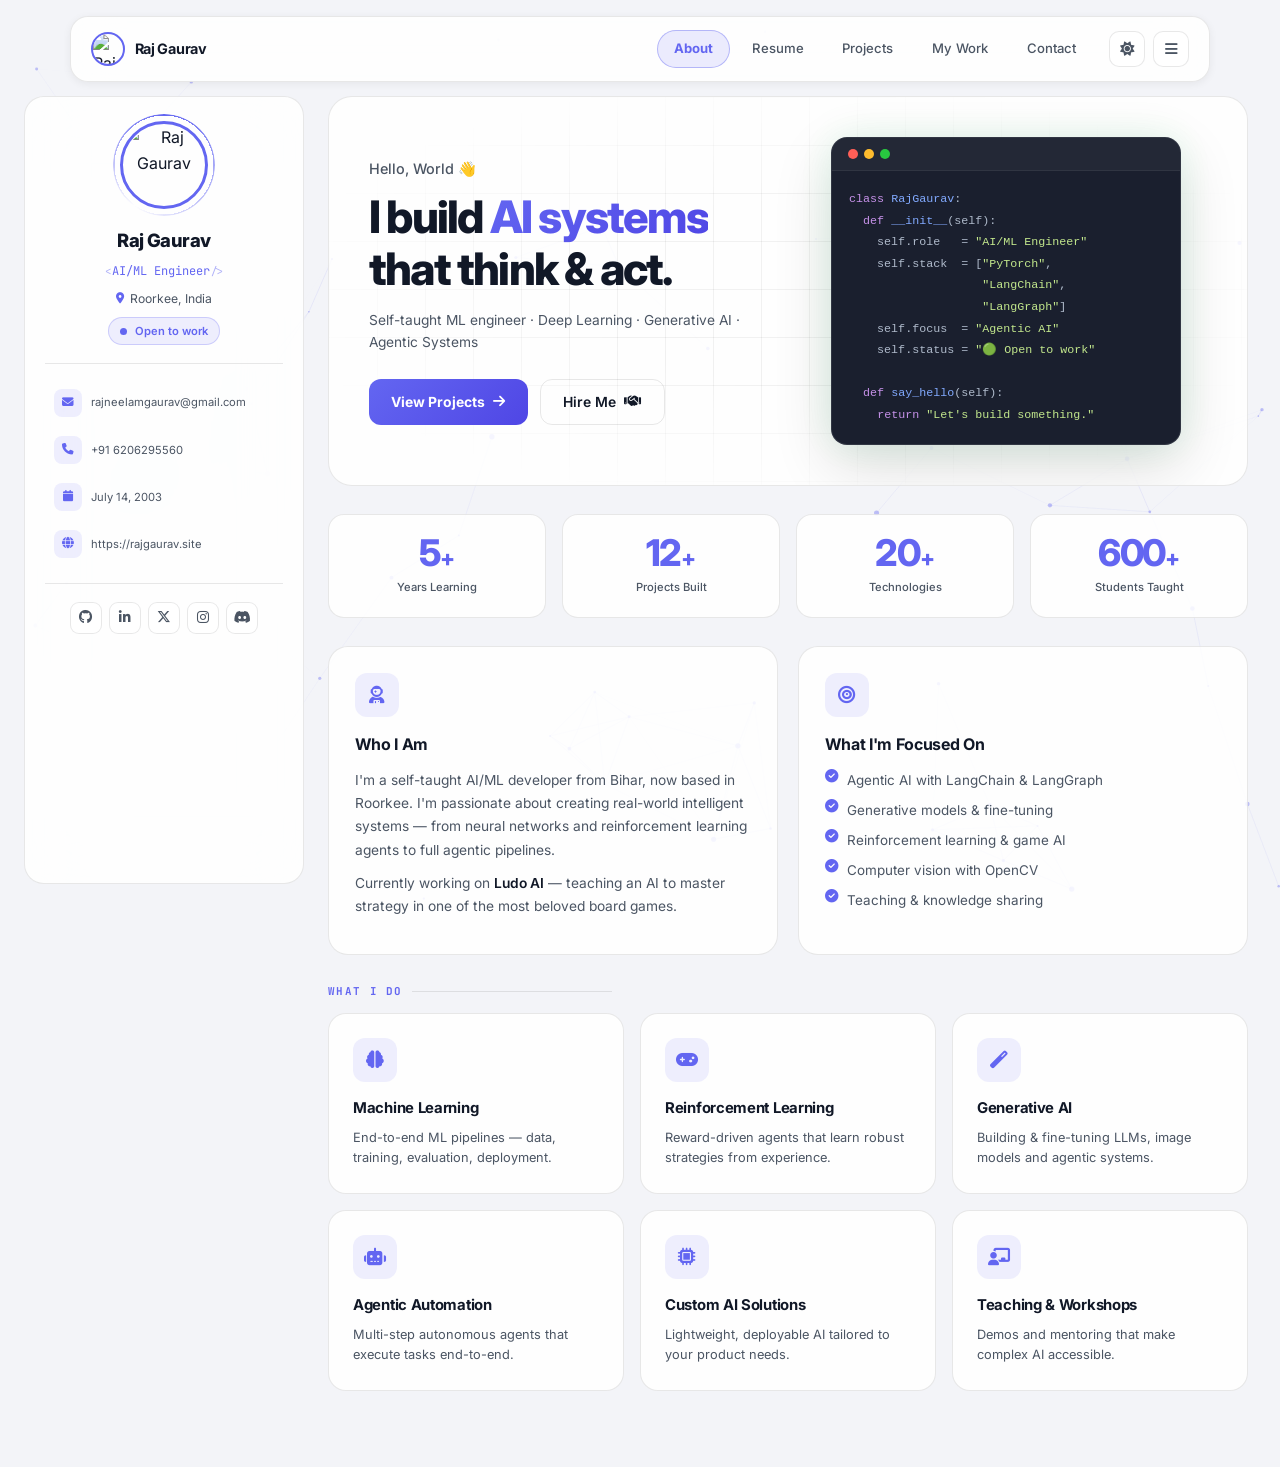
==== commit aa1920d1: "added relative directory ref" ====
--- a/index.html
+++ b/index.html
@@ -16,11 +16,11 @@
     rel="stylesheet">
   <link rel="stylesheet" href="https://cdnjs.cloudflare.com/ajax/libs/font-awesome/6.5.1/css/all.min.css"
     crossorigin="anonymous" referrerpolicy="no-referrer">
-  <link rel="icon" href="assets/images/my-avatar.png" type="image/png">
-  <link rel="stylesheet" href="assets/style.css">
+  <link rel="icon" href="./assets/images/my-avatar.png" type="image/png">
+  <link rel="stylesheet" href="./assets/style.css">
 
   <!-- Config must load before script.js -->
-  <script src="assets/config.js"></script>
+  <script src="./assets/config.js"></script>
 </head>
 
 <body>
@@ -256,7 +256,7 @@
     </main>
   </div><!-- /page-layout -->
 
-  <script src="assets/script.js"></script>
+  <script src="./assets/script.js"></script>
 </body>
 
 </html>
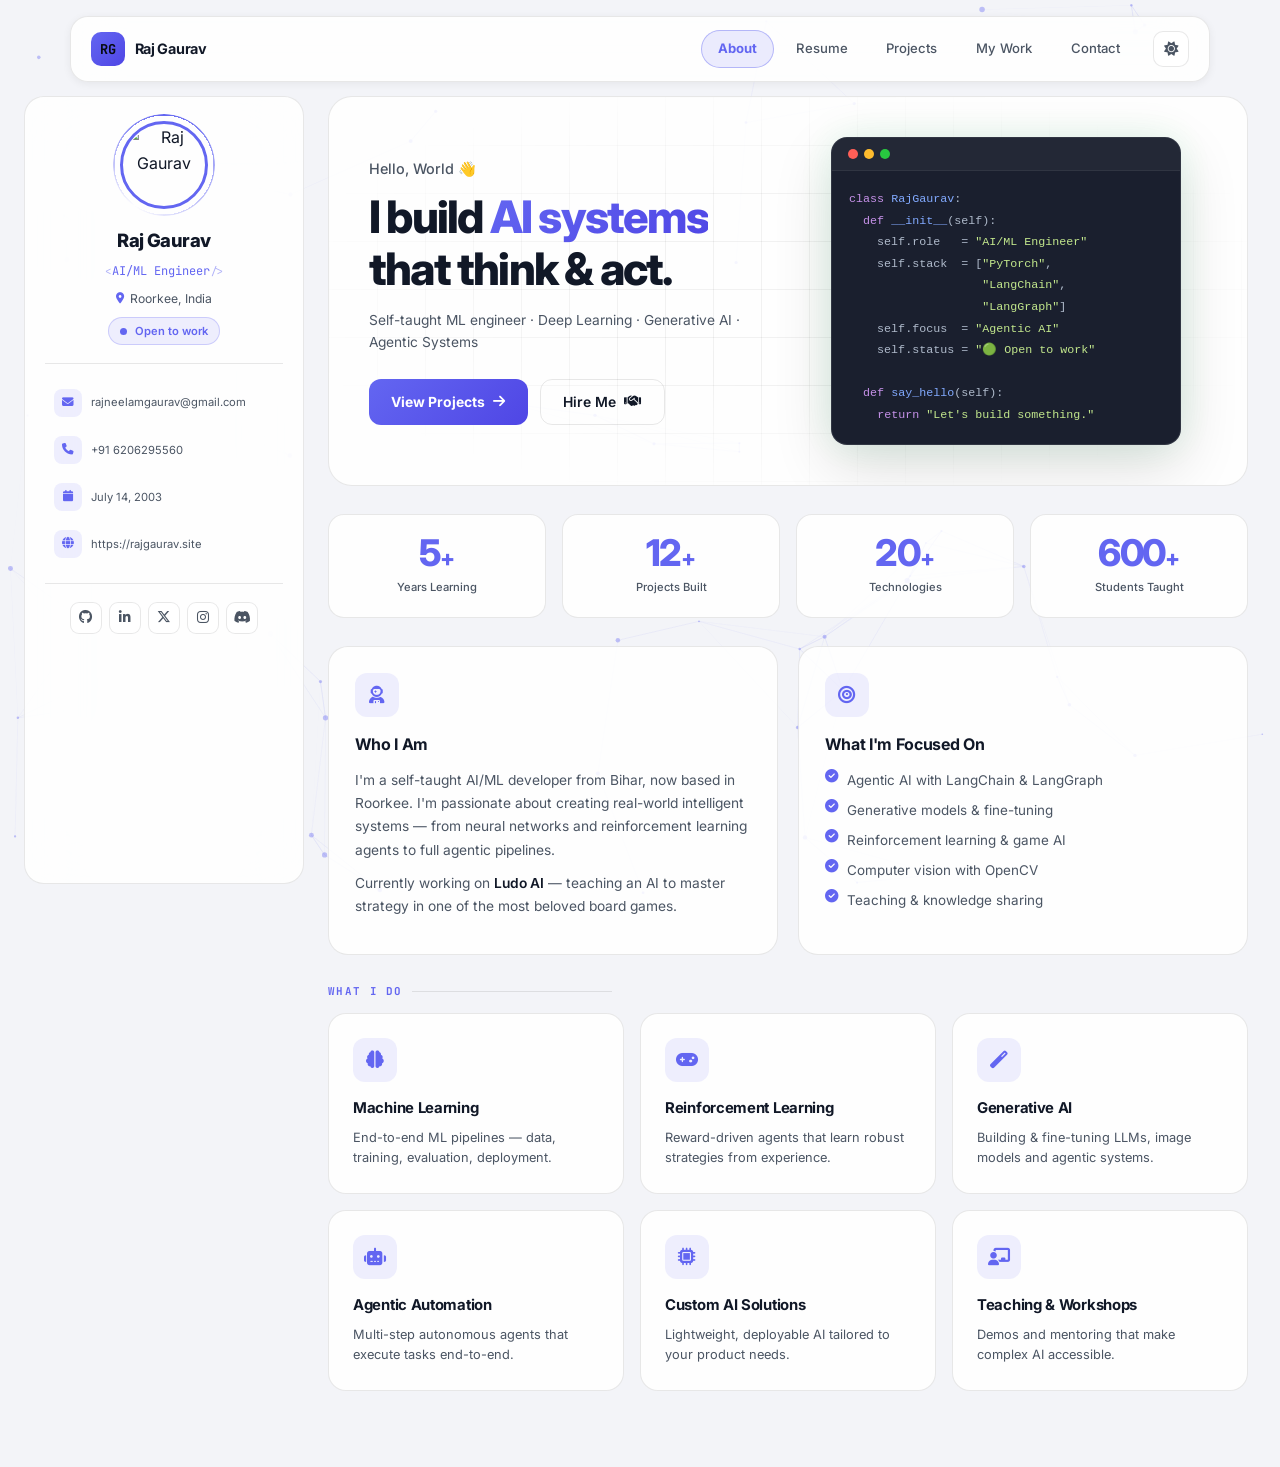
==== commit 9bedbc69: "mobile view" ====
--- a/index.html
+++ b/index.html
@@ -39,28 +39,31 @@
     <div class="topnav-inner">
       <!-- Logo -->
       <a class="topnav-logo" href="#" onclick="switchSection('about');return false;">
-        <img id="logoAvatar" src="https://github.com/raj-neelam.png" alt="Raj Gaurav" class="logo-avatar">
+        <img id="logoAvatar" src="https://github.com/raj-neelam.png" alt="Raj" class="logo-avatar"
+          onerror="this.style.display='none'; this.nextElementSibling.style.display='flex';">
+        <span class="logo-initials-fb" style="display:none">RG</span>
         <span class="logo-name">Raj Gaurav</span>
       </a>
 
-      <!-- Nav pills -->
+      <!-- Desktop nav pills (hidden on mobile) -->
       <nav class="topnav-pills" id="topnavPills" role="navigation" aria-label="Page sections"></nav>
 
-      <!-- Controls -->
+      <!-- Mobile-only three-pill nav — SIBLING of logo and controls, fills centre -->
+      <div class="mobile-two-pills" id="mobileTwoPills" role="navigation" aria-label="Mobile navigation">
+        <button class="m2-pill active" id="m2About" onclick="switchMobileView('about')">About</button>
+        <button class="m2-pill" id="m2Projects" onclick="switchMobileView('projects')">Projects</button>
+        <button class="m2-pill" id="m2Contact" onclick="switchMobileView('contact')">Contact</button>
+      </div>
+
+      <!-- Controls (theme toggle only) -->
       <div class="topnav-controls">
         <button class="icon-btn" id="themeToggle" aria-label="Toggle theme" title="Switch light / dark">
           <i class="fas fa-moon" id="themeIcon"></i>
         </button>
-        <!-- Mobile hamburger -->
-        <button class="icon-btn hamburger-btn" id="hamburgerBtn" aria-label="Open menu" aria-expanded="false">
-          <i class="fas fa-bars"></i>
-        </button>
       </div>
     </div>
-
-    <!-- Mobile dropdown nav -->
-    <nav class="mobile-nav" id="mobileNav" aria-hidden="true"></nav>
   </header>
+
 
   <!-- ════════════════════════════════════════════════
        LAYOUT: SIDEBAR + MAIN
@@ -204,9 +207,28 @@
 
       <!-- ── PROJECTS ── -->
       <section class="section" id="projects">
-        <div class="section-label">Projects</div>
-        <div class="filter-bar" id="projectFilterBar" role="group" aria-label="Filter projects"></div>
-        <div class="projects-grid" id="myProjectsGrid"></div>
+        <!-- Mobile toggle: Projects ↿ Repos (only visible on mobile) -->
+        <div class="mobile-proj-tabs" id="mobileProjTabs">
+          <button class="mpt-btn active" id="mptProjects" onclick="switchMobileProj('projects')">
+            <i class="fas fa-folder-open"></i> Projects
+          </button>
+          <button class="mpt-btn" id="mptRepos" onclick="switchMobileProj('repos')">
+            <i class="fab fa-github"></i> Repositories
+          </button>
+        </div>
+
+        <!-- Projects sub-view -->
+        <div id="projView">
+          <div class="section-label">Projects</div>
+          <div class="filter-bar" id="projectFilterBar" role="group" aria-label="Filter projects"></div>
+          <div class="projects-grid" id="myProjectsGrid"></div>
+        </div>
+
+        <!-- Repos sub-view (mobile Projects toggle: Repos) -->
+        <div id="reposMobileView" style="display:none">
+          <div class="section-label">Repositories</div>
+          <div class="repos-grid" id="reposGridMobile"></div>
+        </div>
       </section>
 
       <!-- ── MY WORK ── -->
--- a/assets/style.css
+++ b/assets/style.css
@@ -209,6 +209,39 @@
   margin-left: auto;
 }
 
+/* ── mobile: 3-zone topnav (avatar | pills | theme) ──
+   mobile-two-pills is a direct child of topnav-inner so flex:1 centres it */
+@media (max-width:768px) {
+  .topnav-inner {
+    padding: 0 .75rem;
+    gap: .5rem;
+  }
+
+  .mobile-two-pills {
+    flex: 1;
+    justify-content: center;
+    background: transparent;
+    border: none;
+    padding: 0;
+    gap: .25rem;
+  }
+}
+
+/* Logo initials fallback (shown if avatar image fails) */
+.logo-initials-fb {
+  width: 34px;
+  height: 34px;
+  border-radius: 10px;
+  background: var(--grad);
+  color: #070b0f;
+  font-family: 'JetBrains Mono', monospace;
+  font-weight: 700;
+  font-size: .85rem;
+  align-items: center;
+  justify-content: center;
+  flex-shrink: 0;
+}
+
 .topnav-pill {
   padding: .42rem 1rem;
   border-radius: 100px;
@@ -1786,13 +1819,24 @@
     display: none;
   }
 
-  /* Top nav hamburger */
+  /* Top nav hamburger — hidden on mobile (replaced by two-pill nav) */
   .hamburger-btn {
-    display: flex;
-  }
-
+    display: none;
+  }
+
+  /* Desktop pills hidden on mobile */
   .topnav-pills {
     display: none;
+  }
+
+  /* Logo name hidden on mobile; show only avatar */
+  .logo-name {
+    display: none;
+  }
+
+  /* Two-pill mobile nav — visible only on mobile */
+  .mobile-two-pills {
+    display: flex;
   }
 
   .topnav {
@@ -1833,6 +1877,10 @@
     grid-template-columns: 1fr;
   }
 
+  .contact-layout {
+    grid-template-columns: 1fr;
+  }
+
   .contact-right {
     grid-template-columns: 1fr;
   }
@@ -1841,6 +1889,49 @@
   .cursor-ring {
     display: none;
   }
+
+  /* ── Mobile combined "About" view ─────────────────────
+     about = about+resume stacked
+     projects = #projects only
+     contact = #contact only
+     ──────────────────────────────────────────────────── */
+  .main-content[data-mobile="about"] #about,
+  .main-content[data-mobile="about"] #resume {
+    display: block !important;
+  }
+
+  .main-content[data-mobile="about"] #projects,
+  .main-content[data-mobile="about"] #mywork,
+  .main-content[data-mobile="about"] #contact {
+    display: none !important;
+  }
+
+  .main-content[data-mobile="projects"] #projects {
+    display: block !important;
+  }
+
+  .main-content[data-mobile="projects"] #about,
+  .main-content[data-mobile="projects"] #resume,
+  .main-content[data-mobile="projects"] #mywork,
+  .main-content[data-mobile="projects"] #contact {
+    display: none !important;
+  }
+
+  .main-content[data-mobile="contact"] #contact {
+    display: block !important;
+  }
+
+  .main-content[data-mobile="contact"] #about,
+  .main-content[data-mobile="contact"] #resume,
+  .main-content[data-mobile="contact"] #projects,
+  .main-content[data-mobile="contact"] #mywork {
+    display: none !important;
+  }
+
+  /* ── Mobile project sub-tabs toggle ─── */
+  .mobile-proj-tabs {
+    display: flex;
+  }
 }
 
 @media (max-width:480px) {
@@ -1855,4 +1946,103 @@
   .hero-title {
     font-size: clamp(1.4rem, 6vw, 1.9rem);
   }
+}
+
+/* ════════════════════════════════════════════════
+   MOBILE TWO-PILL NAV (shown only on ≤768px)
+   ════════════════════════════════════════════════ */
+.mobile-two-pills {
+  display: none;
+  /* hidden on desktop */
+  align-items: center;
+  gap: 4px;
+  background: var(--glass);
+  border: 1px solid var(--border);
+  border-radius: 12px;
+  padding: 3px;
+}
+
+/* Shown on mobile — this rule MUST come after the display:none above */
+@media (max-width:768px) {
+  .mobile-two-pills {
+    display: flex !important;
+    flex: 1;
+    justify-content: center;
+    background: var(--glass);
+    border: 1px solid var(--border);
+    border-radius: 12px;
+    padding: 3px;
+    gap: 4px;
+  }
+}
+
+.m2-pill {
+  background: transparent;
+  border: none;
+  color: var(--text-2);
+  font-size: .76rem;
+  font-weight: 600;
+  padding: .3rem .65rem;
+  border-radius: 9px;
+  transition: background var(--tr), color var(--tr), transform var(--tr-b);
+  white-space: nowrap;
+}
+
+.m2-pill:hover {
+  color: var(--text-1);
+  background: var(--glass-h);
+}
+
+.m2-pill.active {
+  background: var(--grad);
+  color: #fff;
+  transform: none;
+}
+
+[data-theme="dark"] .m2-pill.active {
+  color: #070b0f;
+}
+
+/* ════════════════════════════════════════════════
+   MOBILE PROJECTS / REPOS TOGGLE
+   (inside #projects section, hidden on desktop)
+   ════════════════════════════════════════════════ */
+.mobile-proj-tabs {
+  display: none;
+  /* hidden on desktop; shown in @media above */
+  gap: 0;
+  background: var(--glass);
+  border: 1px solid var(--border);
+  border-radius: 14px;
+  padding: 4px;
+  margin-bottom: 1.25rem;
+  width: 100%;
+}
+
+.mpt-btn {
+  flex: 1;
+  display: flex;
+  align-items: center;
+  justify-content: center;
+  gap: .45rem;
+  background: transparent;
+  color: var(--text-2);
+  border: none;
+  font-size: .83rem;
+  font-weight: 600;
+  padding: .55rem 1rem;
+  border-radius: 10px;
+  transition: background var(--tr), color var(--tr);
+}
+
+.mpt-btn:hover {
+  color: var(--text-1);
+  background: var(--glass-h);
+}
+
+.mpt-btn.active {
+  background: var(--card-bg);
+  color: var(--accent);
+  box-shadow: var(--shadow-sm);
+  border: 1px solid var(--border-h);
 }
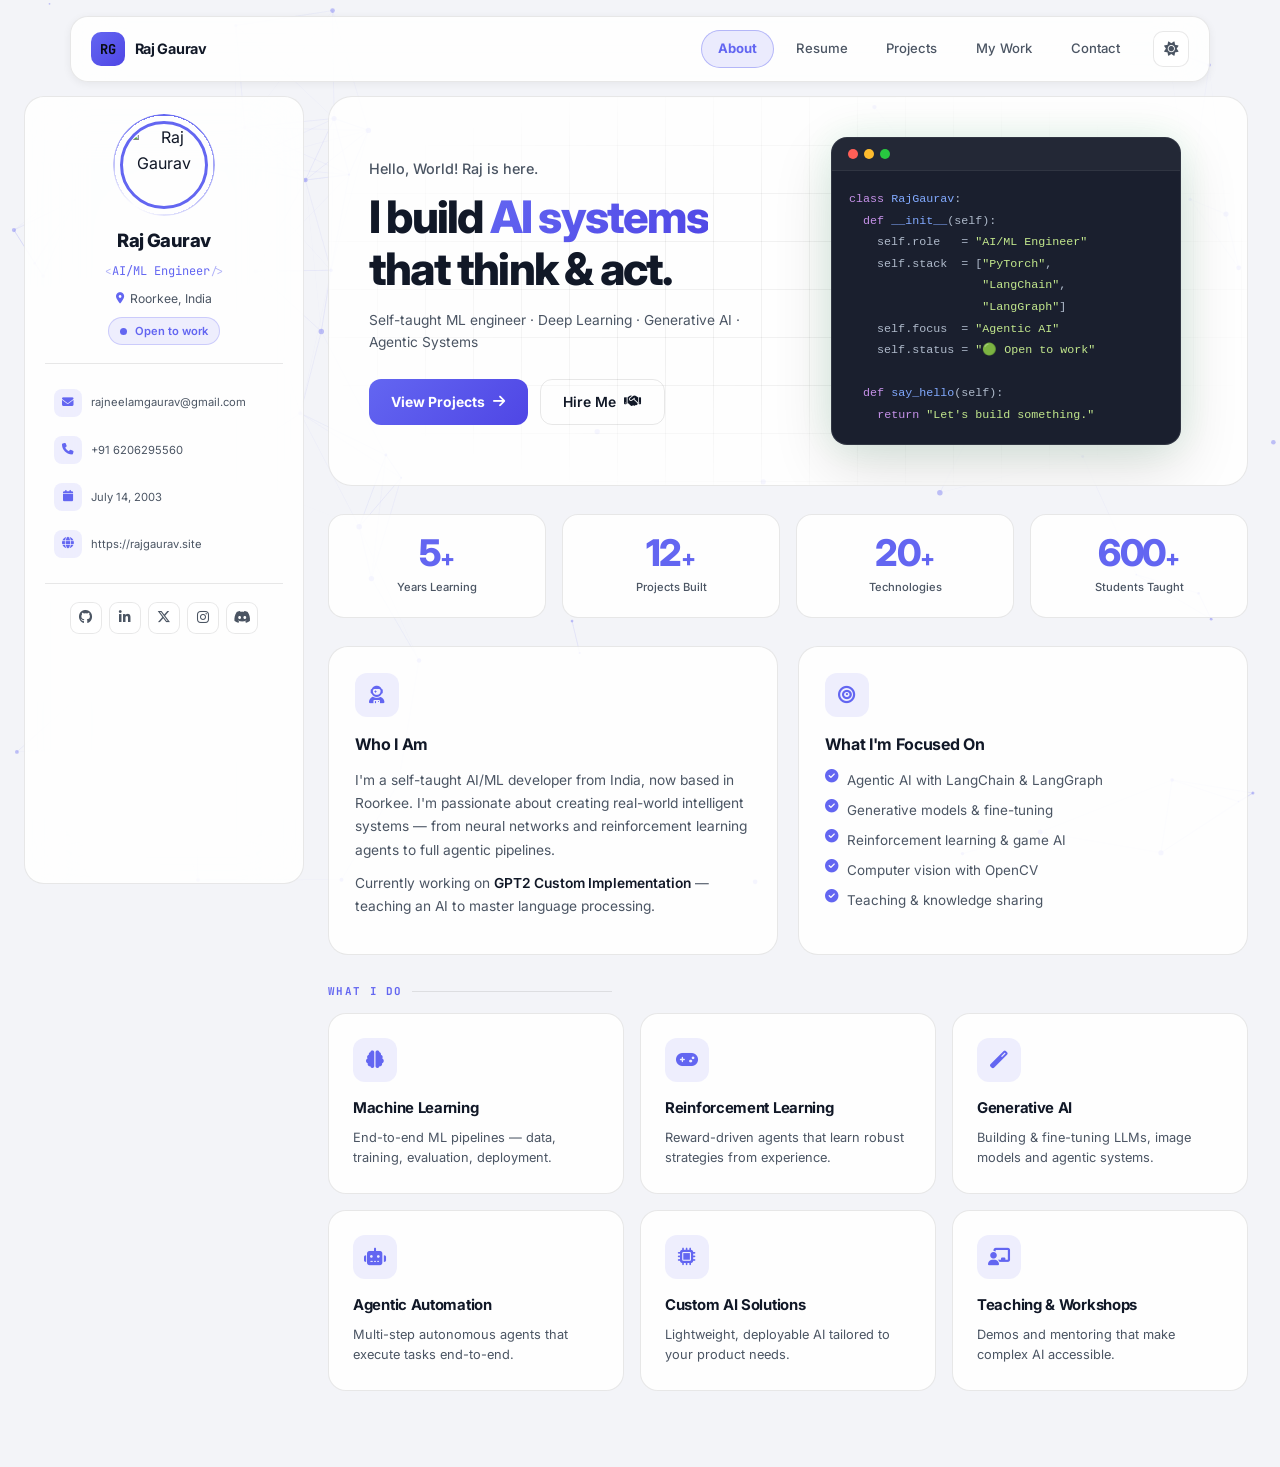
==== commit 1916db81: "added new proj and fix some bug" ====
--- a/index.html
+++ b/index.html
@@ -117,7 +117,7 @@
         <div class="hero-banner" id="heroBanner">
           <div class="hero-grid-lines" aria-hidden="true"></div>
           <div class="hero-text">
-            <p class="hero-greeting">Hello, World 👋</p>
+            <p class="hero-greeting">Hello, World! Raj is here.</p>
             <h2 class="hero-title">I build <span class="gradient-text">AI systems</span><br>that think &amp; act.</h2>
             <p class="hero-sub">Self-taught ML engineer · Deep Learning · Generative AI · Agentic Systems</p>
             <div class="hero-cta">
@@ -155,11 +155,10 @@
           <div class="glass-card reveal">
             <div class="card-header-icon"><i class="fas fa-user-astronaut"></i></div>
             <h3>Who I Am</h3>
-            <p>I'm a self-taught AI/ML developer from Bihar, now based in Roorkee. I'm passionate about creating
+            <p>I'm a self-taught AI/ML developer from India, now based in Roorkee. I'm passionate about creating
               real-world intelligent systems — from neural networks and reinforcement learning agents to full agentic
               pipelines.</p>
-            <p>Currently working on <strong>Ludo AI</strong> — teaching an AI to master strategy in one of the most
-              beloved board games.</p>
+            <p>Currently working on <strong>GPT2 Custom Implementation</strong> — teaching an AI to master language processing.</p>
           </div>
           <div class="glass-card reveal">
             <div class="card-header-icon"><i class="fas fa-bullseye"></i></div>
--- a/assets/style.css
+++ b/assets/style.css
@@ -1030,16 +1030,16 @@
 /* Glow blob — positioned entirely via JS-set CSS vars */
 .service-glow {
   position: absolute;
-  width: 180px;
-  height: 180px;
+  width: 720px;
+  height: 720px;
   background: radial-gradient(circle, var(--accent-glow) 0%, transparent 70%);
   border-radius: 50%;
   pointer-events: none;
   opacity: 0;
   transition: opacity .25s;
   /* default position off-screen; JS sets --gx --gy */
-  left: calc(var(--gx, 0px) - 90px);
-  top: calc(var(--gy, 0px) - 90px);
+  left: calc(var(--gx, 0px) - 360px);
+  top: calc(var(--gy, 0px) - 360px);
   transform: none;
   /* no extra translation */
 }
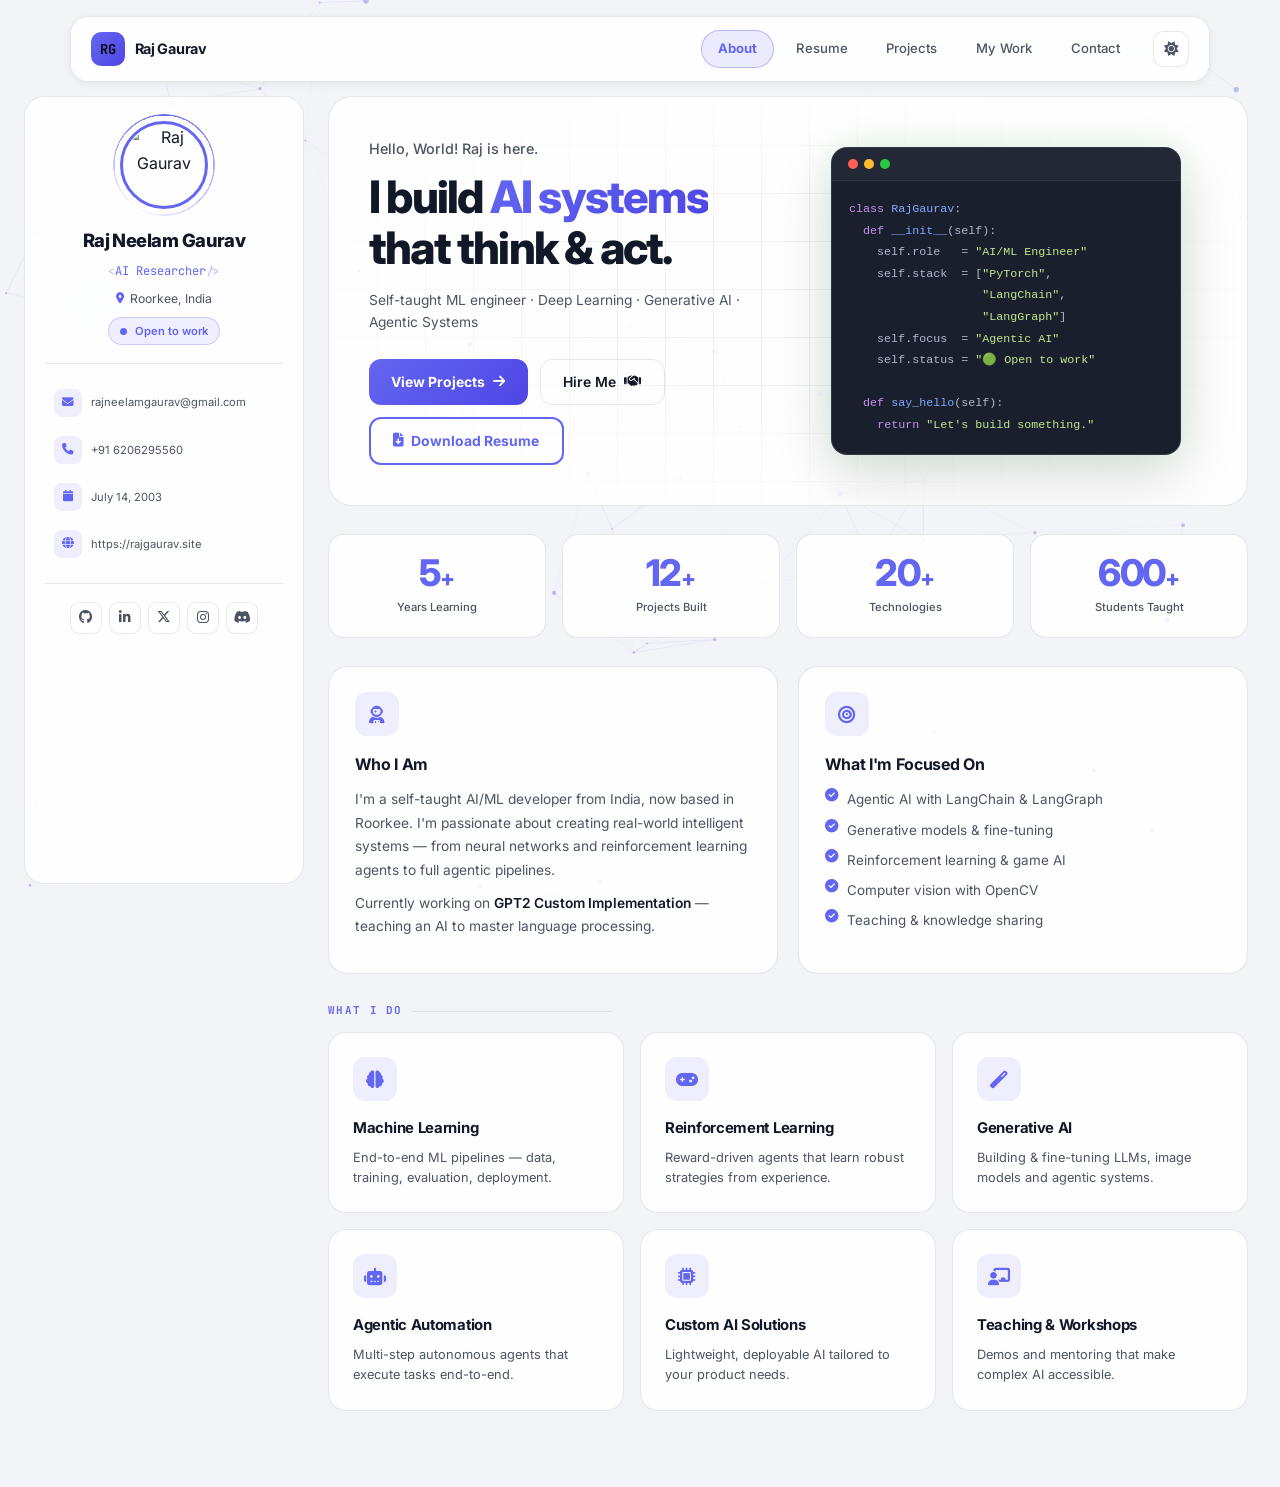
==== commit 1ab67759: "seo added" ====
--- a/index.html
+++ b/index.html
@@ -4,10 +4,110 @@
 <head>
   <meta charset="UTF-8">
   <meta name="viewport" content="width=device-width, initial-scale=1.0">
+
+  <!-- ══ Primary SEO ══ -->
+  <title>Raj Neelam Gaurav — AI Researcher & ML Engineer | Portfolio</title>
   <meta name="description"
-    content="Raj Gaurav — AI/ML Engineer & Researcher. Building intelligent systems with deep learning, generative AI, and agentic frameworks.">
+    content="Raj Neelam Gaurav is an AI Researcher and ML Engineer from India specialising in deep learning, generative AI, agentic frameworks, reinforcement learning, and transformer models. B.Tech CSE (AI & ML) @ Quantum University, Roorkee. Open to research collaborations and work opportunities.">
+  <meta name="keywords"
+    content="Raj Neelam Gaurav, Raj Gaurav, Raj Neelam, rajneelamgaurav, AI researcher, ML engineer, machine learning engineer, deep learning engineer, artificial intelligence researcher, agentic AI, generative AI, LLM, LangChain, LangGraph, PyTorch, TensorFlow, reinforcement learning, transformer, GPT, computer vision, India AI researcher, Roorkee AI, Quantum University AI, raj-neelam, raj neelam gaurav portfolio, raj gaurav AI, raj neelam ML researcher">
+  <meta name="author" content="Raj Neelam Gaurav">
+  <meta name="robots" content="index, follow, max-snippet:-1, max-image-preview:large, max-video-preview:-1">
+  <link rel="canonical" href="https://rajgaurav.site/">
   <meta name="theme-color" content="#080c10">
-  <title>Raj Gaurav — AI/ML Engineer</title>
+
+  <!-- ══ Open Graph (Facebook / LinkedIn rich preview) ══ -->
+  <meta property="og:type" content="profile">
+  <meta property="og:title" content="Raj Neelam Gaurav — AI Researcher & ML Engineer">
+  <meta property="og:description"
+    content="Portfolio of Raj Neelam Gaurav — AI Researcher, ML Engineer, and deep learning enthusiast building generative AI, agentic systems, and transformer models.">
+  <meta property="og:url" content="https://rajgaurav.site/">
+  <meta property="og:site_name" content="Raj Neelam Gaurav | AI Researcher">
+  <meta property="og:image" content="https://github.com/raj-neelam.png">
+  <meta property="og:image:width" content="400">
+  <meta property="og:image:height" content="400">
+  <meta property="og:locale" content="en_IN">
+  <meta property="profile:first_name" content="Raj">
+  <meta property="profile:last_name" content="Neelam Gaurav">
+  <meta property="profile:username" content="raj-neelam">
+
+  <!-- ══ Twitter / X Card ══ -->
+  <meta name="twitter:card" content="summary_large_image">
+  <meta name="twitter:title" content="Raj Neelam Gaurav — AI Researcher & ML Engineer">
+  <meta name="twitter:description"
+    content="Portfolio of Raj Neelam Gaurav — AI Researcher, generative AI and agentic systems builder. Check out my projects and research.">
+  <meta name="twitter:image" content="https://github.com/raj-neelam.png">
+  <meta name="twitter:site" content="@RajNGaurav">
+  <meta name="twitter:creator" content="@RajNGaurav">
+
+  <!-- ══ JSON-LD Structured Data — Person schema ══ -->
+  <script type="application/ld+json">
+  {
+    "@context": "https://schema.org",
+    "@type": "Person",
+    "name": "Raj Neelam Gaurav",
+    "alternateName": ["Raj Gaurav", "Raj Neelam", "rajneelamgaurav", "raj-neelam"],
+    "url": "https://rajgaurav.site",
+    "image": "https://github.com/raj-neelam.png",
+    "sameAs": [
+      "https://github.com/raj-neelam",
+      "https://www.linkedin.com/in/raj-neelam-80666920b/",
+      "https://twitter.com/RajNGaurav",
+      "https://www.instagram.com/raj_gaurav_7_/"
+    ],
+    "jobTitle": "AI Researcher & ML Engineer",
+    "description": "Raj Neelam Gaurav is a self-taught AI Researcher and Machine Learning Engineer from India, specialising in deep learning, generative AI, agentic frameworks, reinforcement learning, and transformer models.",
+    "email": "mailto:rajneelamgaurav@gmail.com",
+    "telephone": "+916206295560",
+    "address": {
+      "@type": "PostalAddress",
+      "addressLocality": "Roorkee",
+      "addressRegion": "Uttarakhand",
+      "addressCountry": "IN"
+    },
+    "alumniOf": {
+      "@type": "CollegeOrUniversity",
+      "name": "Quantum University, Roorkee"
+    },
+    "knowsAbout": [
+      "Artificial Intelligence",
+      "Machine Learning",
+      "Deep Learning",
+      "Generative AI",
+      "Large Language Models",
+      "Agentic AI",
+      "Reinforcement Learning",
+      "Computer Vision",
+      "Transformer Architecture",
+      "PyTorch",
+      "LangChain",
+      "LangGraph"
+    ],
+    "hasOccupation": {
+      "@type": "Occupation",
+      "name": "AI Researcher",
+      "occupationLocation": {
+        "@type": "Country",
+        "name": "India"
+      }
+    }
+  }
+  </script>
+
+  <!-- ══ WebSite schema for Sitelinks Search Box ══ -->
+  <script type="application/ld+json">
+  {
+    "@context": "https://schema.org",
+    "@type": "WebSite",
+    "name": "Raj Neelam Gaurav | AI Researcher Portfolio",
+    "url": "https://rajgaurav.site/",
+    "author": {
+      "@type": "Person",
+      "name": "Raj Neelam Gaurav"
+    },
+    "description": "Official portfolio of Raj Neelam Gaurav — AI Researcher, ML Engineer, and generative AI builder."
+  }
+  </script>
 
   <link rel="preconnect" href="https://fonts.googleapis.com">
   <link rel="preconnect" href="https://fonts.gstatic.com" crossorigin>
@@ -81,7 +181,7 @@
             <div class="avatar-ring"></div>
           </a>
         </div>
-        <h1 class="profile-name" id="profileName">Raj Gaurav</h1>
+        <h1 class="profile-name" id="profileName">Raj Neelam Gaurav</h1>
         <div class="profile-role">
           <span class="role-prefix">&lt;</span><span id="typedRole"></span><span class="role-suffix">/&gt;</span>
         </div>
@@ -125,6 +225,9 @@
                   class="fas fa-arrow-right"></i></button>
               <button class="btn-outline" onclick="switchSection('contact')">Hire Me <i
                   class="fas fa-handshake"></i></button>
+              <a class="btn-resume" href="./assets/Raj_Neelam_Gaurav_Resume.pdf" download="Raj_Neelam_Gaurav_Resume.pdf" id="heroDownloadResume">
+                <i class="fas fa-file-arrow-down"></i> Download Resume
+              </a>
             </div>
           </div>
           <div class="hero-visual">
@@ -182,6 +285,21 @@
       <!-- ── RESUME ── -->
       <section class="section" id="resume">
         <div class="section-label">Resume</div>
+
+        <!-- Download Resume Banner -->
+        <div class="resume-download-banner glass-card reveal">
+          <div class="resume-download-info">
+            <i class="fas fa-file-pdf resume-pdf-icon"></i>
+            <div>
+              <strong>Raj Neelam Gaurav — Resume</strong>
+              <span>AI Researcher &amp; ML Engineer · PDF</span>
+            </div>
+          </div>
+          <a class="btn-resume" href="./assets/Raj_Neelam_Gaurav_Resume.pdf" download="Raj_Neelam_Gaurav_Resume.pdf" id="resumeDownloadBtn">
+            <i class="fas fa-file-arrow-down"></i> Download Resume
+          </a>
+        </div>
+
         <div class="resume-grid">
           <div class="glass-card reveal">
             <h3 class="resume-col-title"><i class="fas fa-graduation-cap"></i> Education</h3>
--- a/assets/style.css
+++ b/assets/style.css
@@ -918,6 +918,77 @@
   transform: translateY(-3px);
 }
 
+/* Download Resume button */
+.btn-resume {
+  display: inline-flex;
+  align-items: center;
+  gap: .5rem;
+  background: transparent;
+  color: var(--accent);
+  padding: .66rem 1.4rem;
+  border-radius: 12px;
+  font-size: .87rem;
+  font-weight: 700;
+  border: 2px solid var(--accent);
+  transition: background var(--tr), color var(--tr), transform var(--tr-b), box-shadow var(--tr);
+  cursor: pointer;
+  text-decoration: none;
+}
+
+.btn-resume i {
+  transition: transform .3s cubic-bezier(.34, 1.56, .64, 1);
+}
+
+.btn-resume:hover {
+  background: var(--accent);
+  color: #070b0f;
+  transform: translateY(-3px);
+  box-shadow: 0 10px 28px var(--accent-glow);
+}
+
+.btn-resume:hover i {
+  transform: translateY(3px);
+}
+
+[data-theme="light"] .btn-resume:hover {
+  color: #fff;
+}
+
+/* Resume section download banner */
+.resume-download-banner {
+  display: flex;
+  align-items: center;
+  justify-content: space-between;
+  gap: 1rem;
+  margin-bottom: 1.5rem;
+  flex-wrap: wrap;
+}
+
+.resume-download-info {
+  display: flex;
+  align-items: center;
+  gap: 1rem;
+}
+
+.resume-pdf-icon {
+  font-size: 2rem;
+  color: #e74c3c;
+  flex-shrink: 0;
+}
+
+.resume-download-info strong {
+  display: block;
+  font-size: .95rem;
+  font-weight: 700;
+  color: var(--text-1);
+  margin-bottom: .15rem;
+}
+
+.resume-download-info span {
+  font-size: .78rem;
+  color: var(--text-2);
+}
+
 /* ════════════════════════════════════════════════
    GLASS CARDS
    ════════════════════════════════════════════════ */
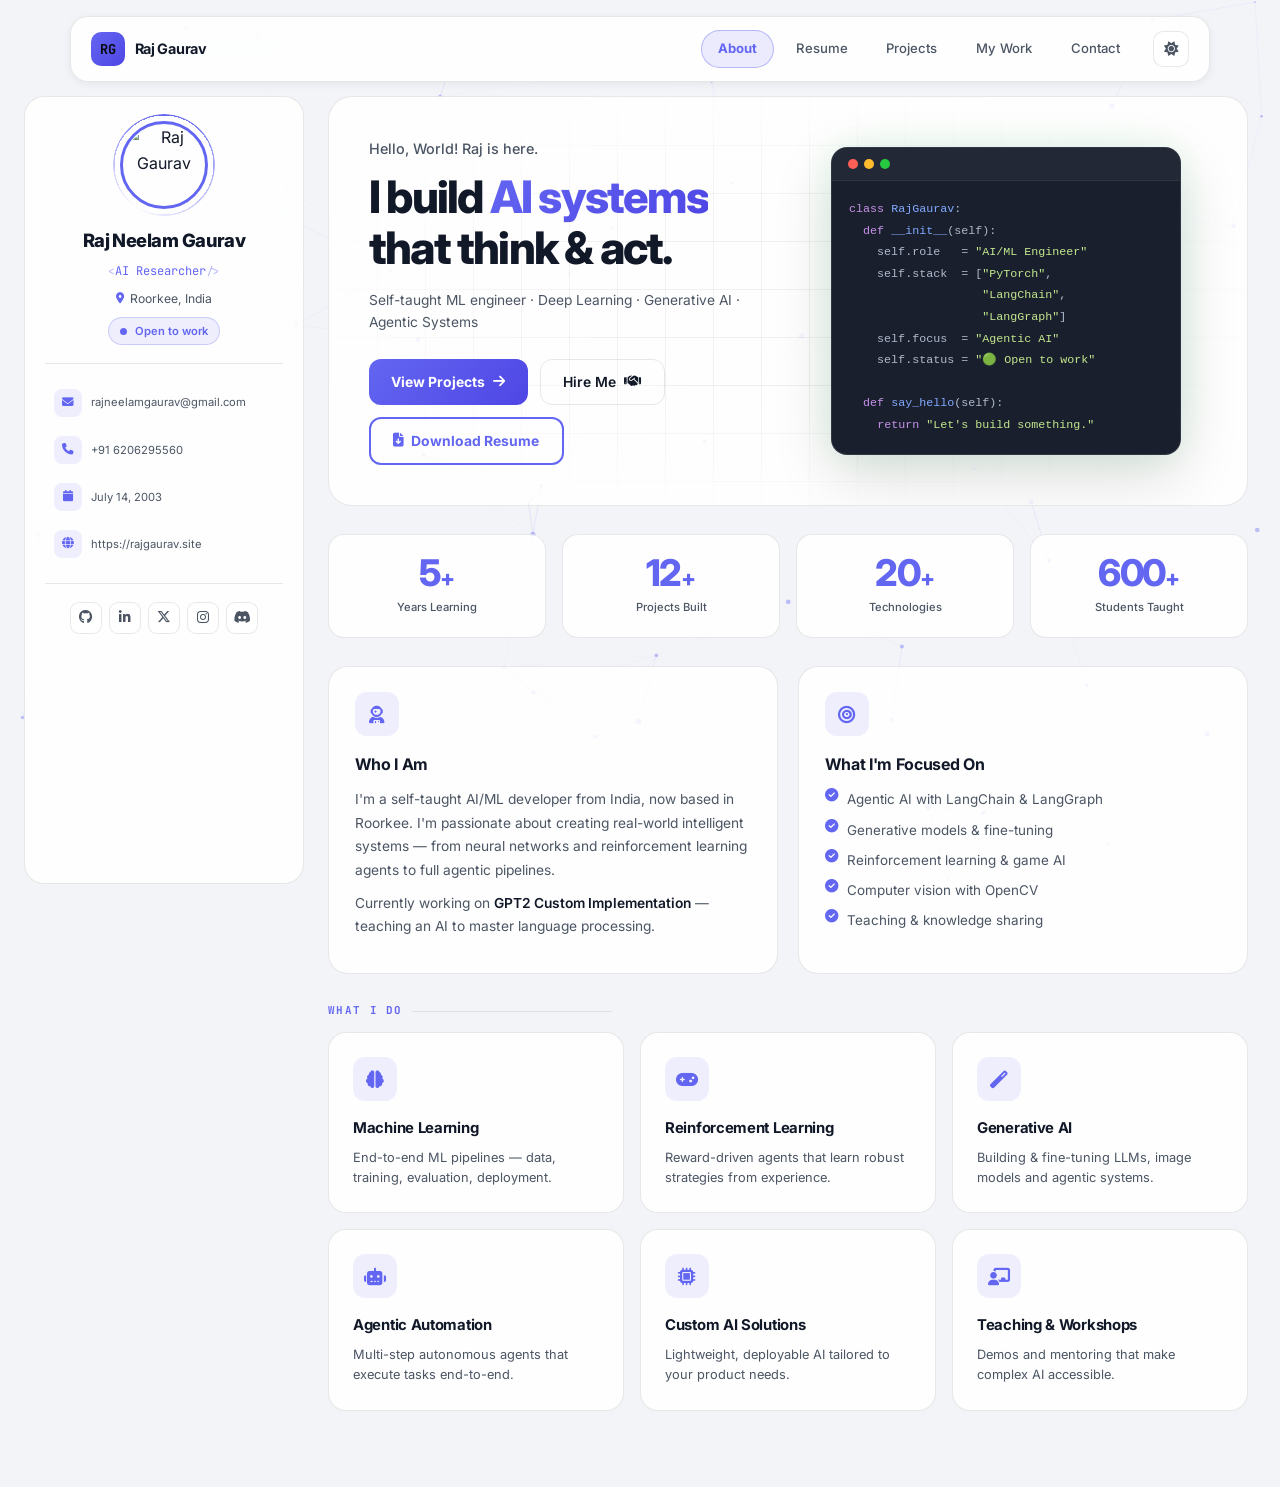
==== commit a38ad708: "fix: add Google Search Console verification meta tag" ====
--- a/index.html
+++ b/index.html
@@ -15,6 +15,7 @@
   <meta name="robots" content="index, follow, max-snippet:-1, max-image-preview:large, max-video-preview:-1">
   <link rel="canonical" href="https://rajgaurav.site/">
   <meta name="theme-color" content="#080c10">
+  <meta name="google-site-verification" content="googlec9a2d2cc612e792c">
 
   <!-- ══ Open Graph (Facebook / LinkedIn rich preview) ══ -->
   <meta property="og:type" content="profile">
